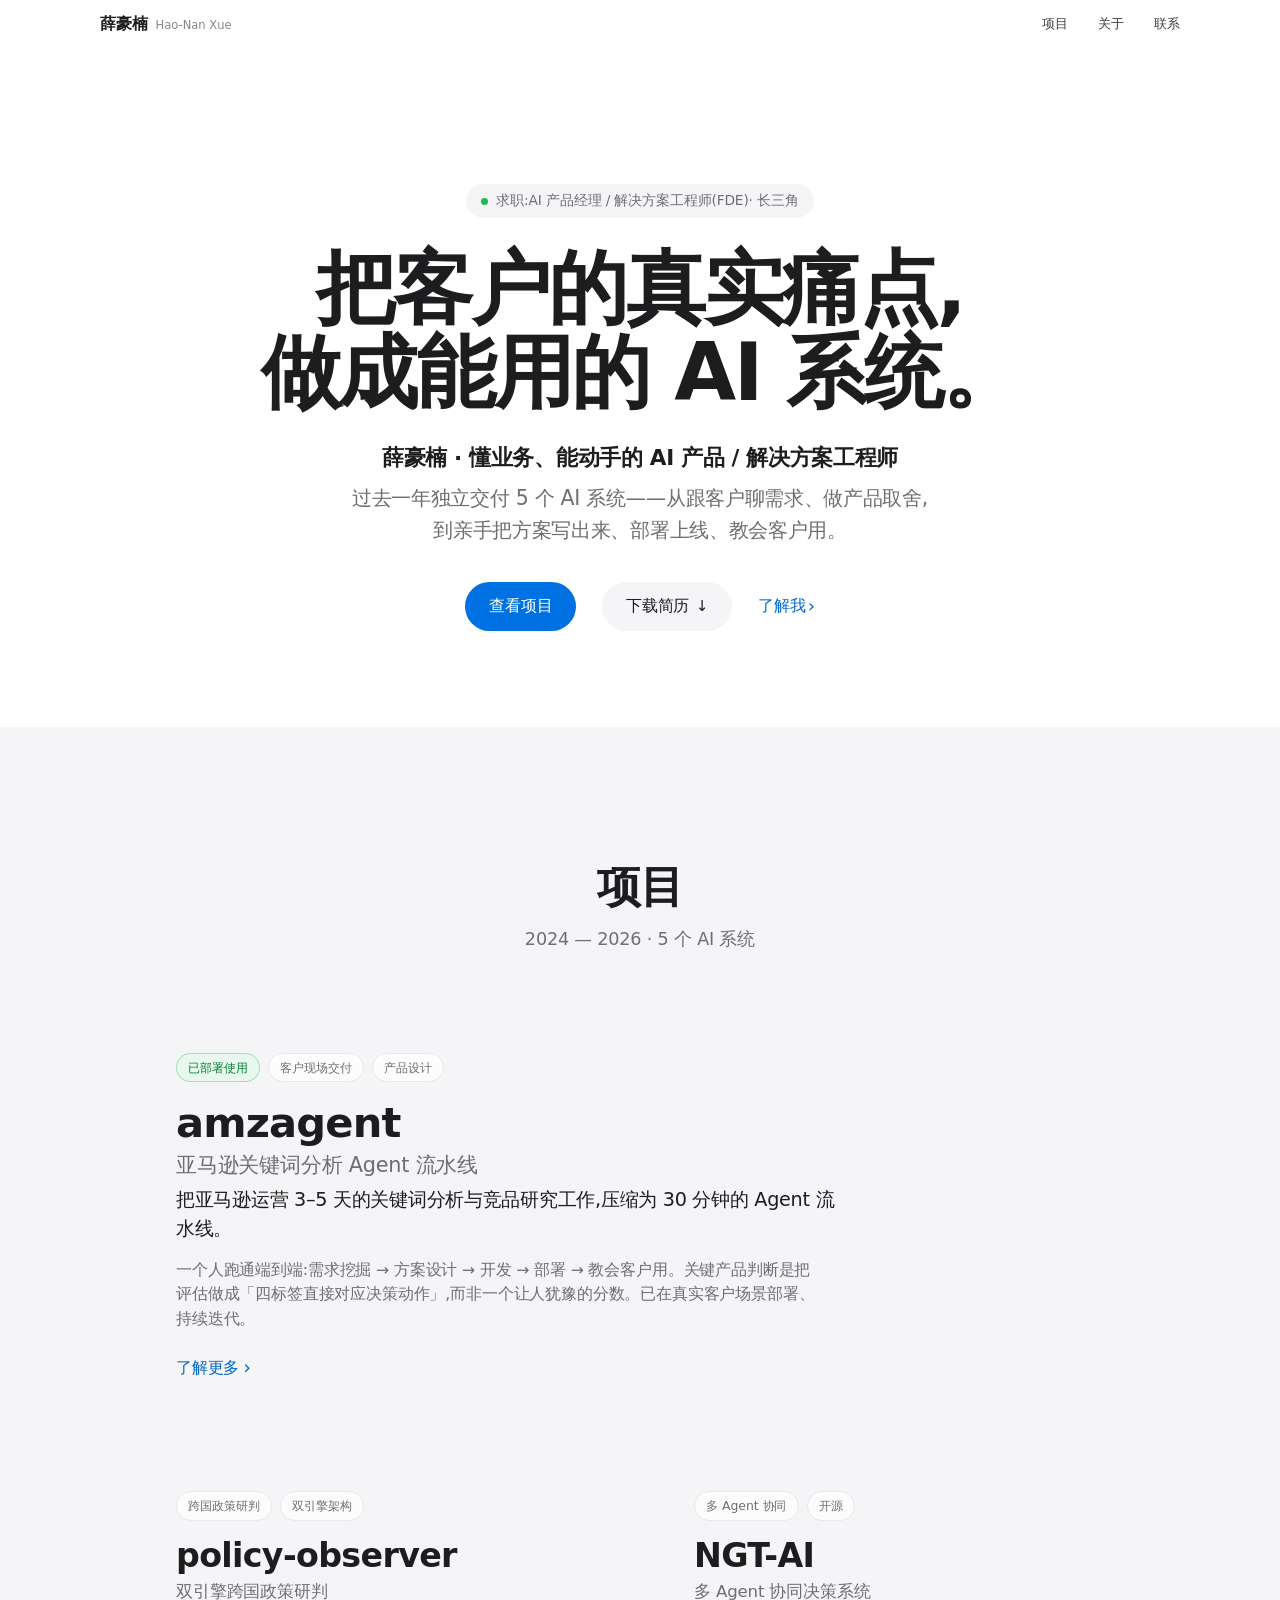
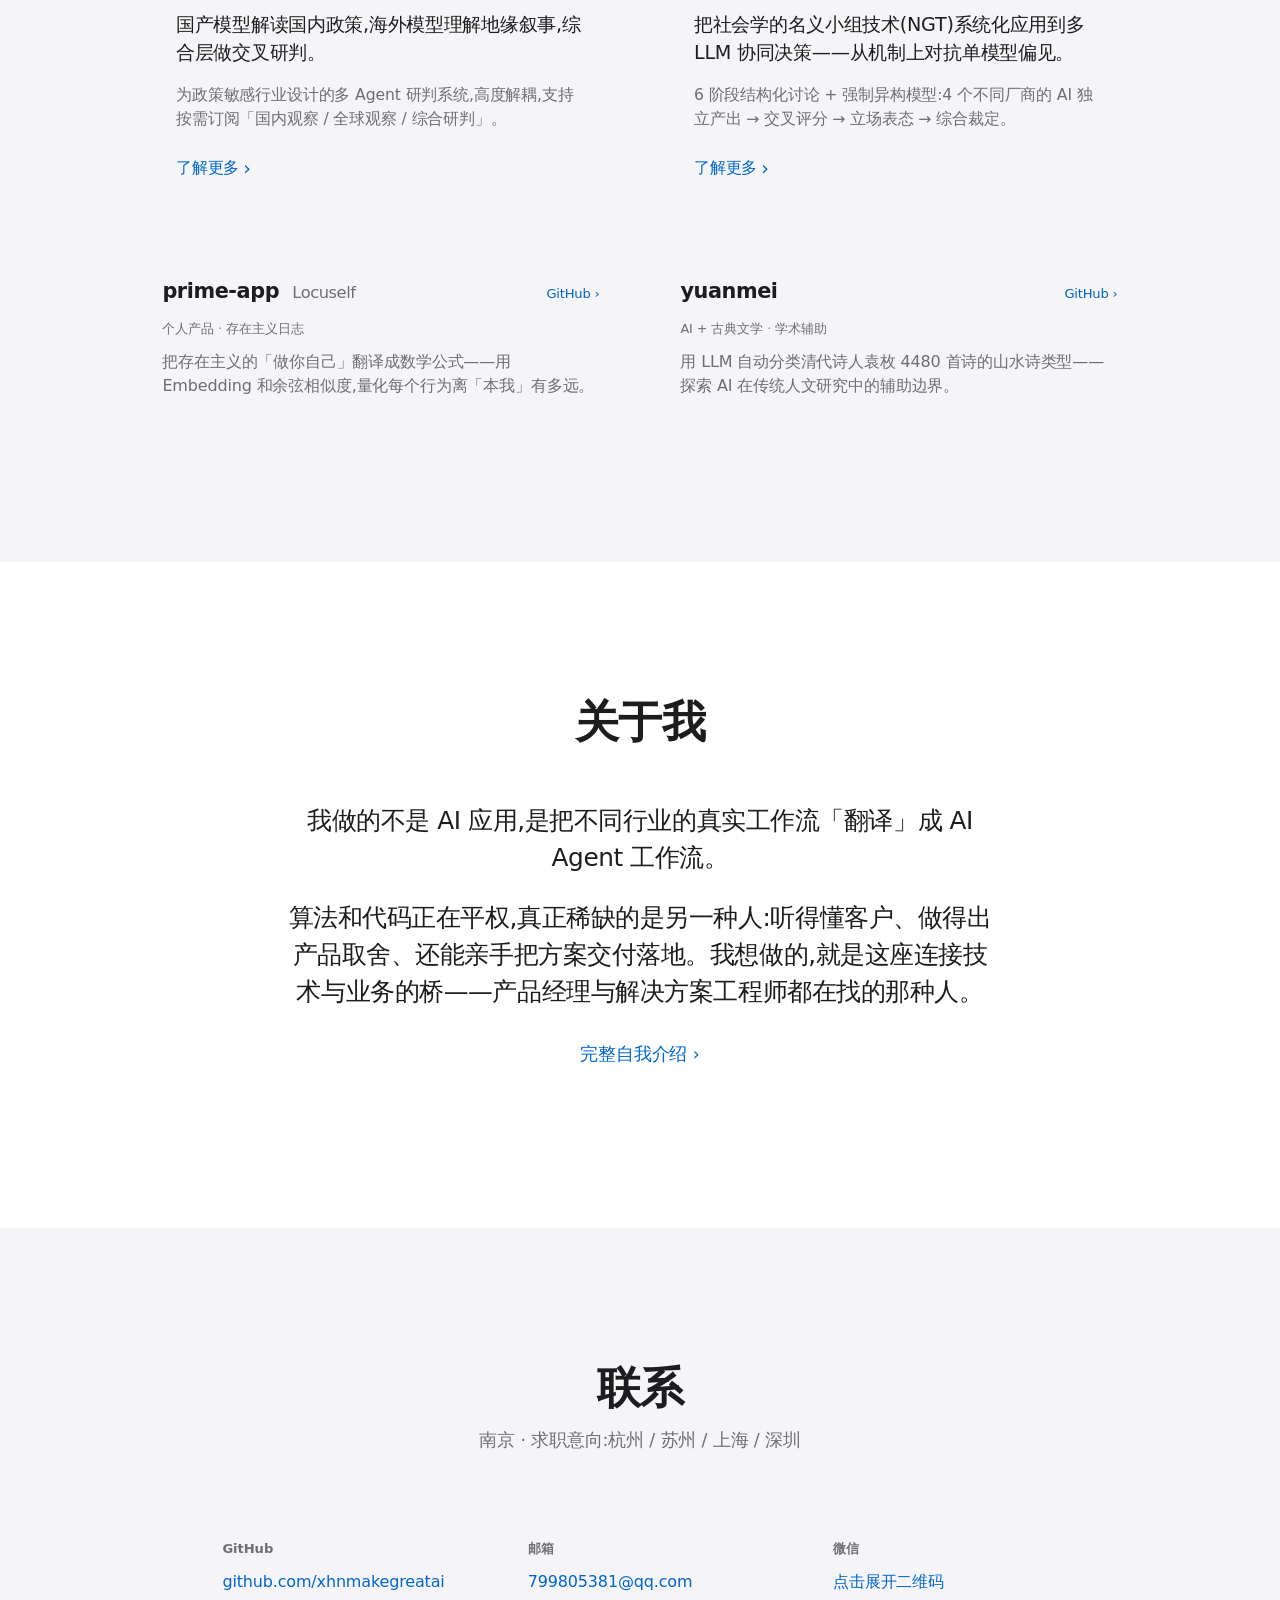
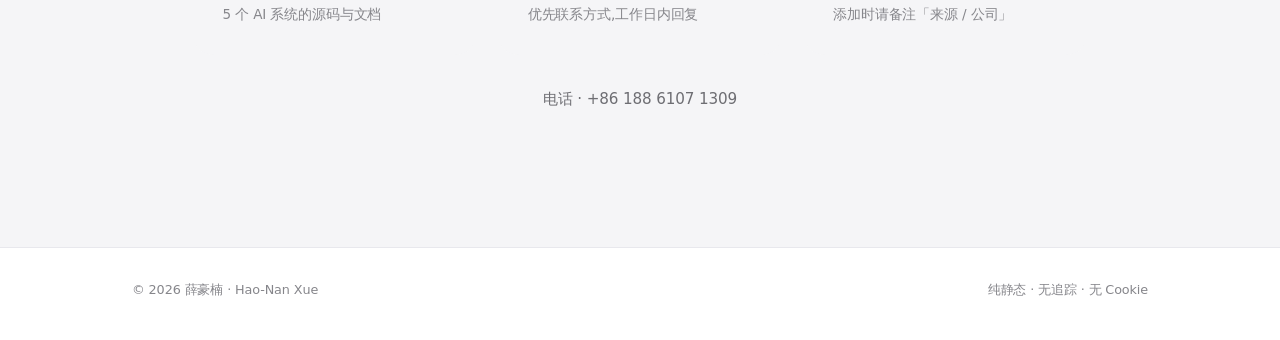
==== index.html @ da854943 "feat: 接入真实微信二维码(裁切自名片图,512px PNG) - 首页联系区占位块替换为 assets/qr-wechat.png - 新增 .qr-img 样式,文案改为扫一扫添加  Co-A" ====
<!DOCTYPE html>
<html lang="zh-CN">
<head>
<meta charset="UTF-8" />
<meta name="viewport" content="width=device-width, initial-scale=1.0" />
<title>薛豪楠 · 把客户的真实痛点,做成能用的 AI 系统</title>
<meta name="description" content="薛豪楠 — 面向 AI 产品经理 / 解决方案工程师(FDE)岗位。懂业务、能动手,独立交付过 5 个 AI 系统:从需求挖掘、产品取舍,到开发、部署、客户培训。" />
<!-- 分享卡片:部署后把 og:image / twitter:image 换成绝对地址 https://你的域名/assets/og-cover.jpg -->
<meta property="og:type" content="website" />
<meta property="og:locale" content="zh_CN" />
<meta property="og:title" content="薛豪楠 · 把客户的真实痛点,做成能用的 AI 系统" />
<meta property="og:description" content="懂业务、能动手的 AI 产品 / 解决方案工程师。独立交付过 5 个 AI 系统:从需求挖掘、产品取舍,到开发、部署、客户培训。" />
<meta property="og:image" content="https://xhnmakegreatai.github.io/assets/og-cover.jpg" />
<meta name="twitter:card" content="summary_large_image" />
<meta name="twitter:image" content="https://xhnmakegreatai.github.io/assets/og-cover.jpg" />
<link rel="icon" type="image/svg+xml" href="assets/favicon.svg" />
<link rel="stylesheet" href="assets/styles.css" />
</head>
<body>

<header class="nav" id="nav" data-screen-label="00 Home — Nav">
  <div class="shell nav__inner">
    <a class="nav__brand" href="index.html">薛豪楠<small>Hao-Nan Xue</small></a>
    <nav class="nav__links">
      <a href="#projects">项目</a>
      <a href="about.html">关于</a>
      <a href="#contact">联系</a>
    </nav>
  </div>
</header>

<main data-screen-label="00 Home">

  <!-- HERO -->
  <section class="shell hero" data-screen-label="01 Hero">
    <div class="hero__status">
      <span>求职:AI 产品经理 / 解决方案工程师(FDE)· 长三角</span>
    </div>
    <h1 class="hero__title">把客户的真实痛点,<br />做成能用的 AI 系统。</h1>
    <div class="hero__sub">
      <span class="name">薛豪楠 · 懂业务、能动手的 AI 产品 / 解决方案工程师</span>
      过去一年独立交付 5 个 AI 系统——从跟客户聊需求、做产品取舍,<br />
      到亲手把方案写出来、部署上线、教会客户用。
    </div>
    <div class="hero__actions">
      <a class="btn-pill" href="#projects">查看项目</a>
      <a class="btn-pill btn-pill--ghost" href="assets/resume.pdf" download="薛豪楠-简历.pdf">下载简历</a>
      <a class="cta" href="about.html">了解我</a>
    </div>
  </section>

  <!-- PROJECTS -->
  <section class="section section--gray" id="projects" data-screen-label="02 Projects">
    <div class="shell">
      <div class="section__head">
        <h2 class="section__title">项目</h2>
        <span class="section__meta">2024 — 2026 · 5 个 AI 系统</span>
      </div>

      <div class="cards">

        <!-- Feature card -->
        <a class="card card--feature" href="projects/amzagent.html">
          <div class="card__tags">
            <span class="deployed">已部署使用</span><span>客户现场交付</span><span>产品设计</span>
          </div>
          <div class="card__name">amzagent<em>亚马逊关键词分析 Agent 流水线</em></div>
          <p class="card__oneliner">把亚马逊运营 3–5 天的关键词分析与竞品研究工作,压缩为 30 分钟的 Agent 流水线。</p>
          <p class="card__desc">一个人跑通端到端:需求挖掘 → 方案设计 → 开发 → 部署 → 教会客户用。关键产品判断是把评估做成「四标签直接对应决策动作」,而非一个让人犹豫的分数。已在真实客户场景部署、持续迭代。</p>
          <span class="card__arrow"></span>
        </a>

        <!-- Two-up -->
        <a class="card" href="projects/policy-observer.html">
          <div class="card__tags">
            <span>跨国政策研判</span><span>双引擎架构</span>
          </div>
          <div class="card__name">policy-observer<em>双引擎跨国政策研判</em></div>
          <p class="card__oneliner">国产模型解读国内政策,海外模型理解地缘叙事,综合层做交叉研判。</p>
          <p class="card__desc">为政策敏感行业设计的多 Agent 研判系统,高度解耦,支持按需订阅「国内观察 / 全球观察 / 综合研判」。</p>
          <span class="card__arrow"></span>
        </a>

        <a class="card" href="projects/ngt-ai.html">
          <div class="card__tags">
            <span>多 Agent 协同</span><span>开源</span>
          </div>
          <div class="card__name">NGT-AI<em>多 Agent 协同决策系统</em></div>
          <p class="card__oneliner">把社会学的名义小组技术(NGT)系统化应用到多 LLM 协同决策——从机制上对抗单模型偏见。</p>
          <p class="card__desc">6 阶段结构化讨论 + 强制异构模型:4 个不同厂商的 AI 独立产出 → 交叉评分 → 立场表态 → 综合裁定。</p>
          <span class="card__arrow"></span>
        </a>

        <!-- Aux row -->
        <div class="cards-aux">
          <a class="card-sm" href="https://github.com/xhnmakegreatai/prime-app" target="_blank" rel="noopener">
            <div class="card-sm__head">
              <div class="card-sm__name">prime-app <em>Locuself</em></div>
              <span class="card-sm__ext">GitHub ›</span>
            </div>
            <div class="card-sm__tags"><span>个人产品</span><span>存在主义日志</span></div>
            <p class="card-sm__oneliner">把存在主义的「做你自己」翻译成数学公式——用 Embedding 和余弦相似度,量化每个行为离「本我」有多远。</p>
          </a>
          <a class="card-sm" href="https://github.com/xhnmakegreatai/yuanmei" target="_blank" rel="noopener">
            <div class="card-sm__head">
              <div class="card-sm__name">yuanmei</div>
              <span class="card-sm__ext">GitHub ›</span>
            </div>
            <div class="card-sm__tags"><span>AI + 古典文学</span><span>学术辅助</span></div>
            <p class="card-sm__oneliner">用 LLM 自动分类清代诗人袁枚 4480 首诗的山水诗类型——探索 AI 在传统人文研究中的辅助边界。</p>
          </a>
        </div>

      </div>
    </div>
  </section>

  <!-- ABOUT SUMMARY -->
  <section class="section" id="about" data-screen-label="03 About summary">
    <div class="shell">
      <div class="section__head">
        <h2 class="section__title">关于我</h2>
      </div>
      <div class="about-summary">
        <p>我做的不是 AI 应用,是把不同行业的真实工作流「翻译」成 AI Agent 工作流。</p>
        <p>算法和代码正在平权,真正稀缺的是另一种人:听得懂客户、做得出产品取舍、还能亲手把方案交付落地。我想做的,就是这座连接技术与业务的桥——产品经理与解决方案工程师都在找的那种人。</p>
        <p><a class="more" href="about.html">完整自我介绍 ›</a></p>
      </div>
    </div>
  </section>

  <!-- CONTACT -->
  <section class="section section--gray" id="contact" data-screen-label="04 Contact">
    <div class="shell">
      <div class="section__head">
        <h2 class="section__title">联系</h2>
        <span class="section__meta">南京 · 求职意向:杭州 / 苏州 / 上海 / 深圳</span>
      </div>

      <div class="contact">
        <div class="contact__item">
          <div class="contact__label">GitHub</div>
          <div class="contact__value"><a href="https://github.com/xhnmakegreatai" target="_blank" rel="noopener">github.com/xhnmakegreatai</a></div>
          <div class="contact__hint">5 个 AI 系统的源码与文档</div>
        </div>
        <div class="contact__item">
          <div class="contact__label">邮箱</div>
          <div class="contact__value"><a href="mailto:799805381@qq.com">799805381@qq.com</a></div>
          <div class="contact__hint">优先联系方式,工作日内回复</div>
        </div>
        <div class="contact__item">
          <button class="wechat-toggle" type="button" aria-expanded="false" id="wechatBtn">
            <div class="contact__label">微信</div>
            <div class="contact__value" style="color: var(--accent-deep);">点击展开二维码</div>
            <div class="contact__hint">添加时请备注「来源 / 公司」</div>
          </button>
          <div class="wechat-popover" id="wechatPop">
            <img class="qr-img" src="assets/qr-wechat.png" alt="薛豪楠的微信二维码" width="180" height="180" />
            <div class="qr-caption">扫一扫,添加我为朋友 · 备注「来源 / 公司」</div>
          </div>
        </div>
      </div>

      <p style="margin-top: 2rem; text-align: center; font-size: 0.95rem; color: var(--ink-mute); letter-spacing: -0.01em;">
        电话 · <span class="tabular">+86 188 6107 1309</span>
      </p>
    </div>
  </section>

</main>

<footer class="foot">
  <div class="shell foot__inner">
    <span>© 2026 薛豪楠 · Hao-Nan Xue</span>
    <span>纯静态 · 无追踪 · 无 Cookie</span>
  </div>
</footer>

<script>
  const nav = document.getElementById('nav');
  const onScroll = () => nav.classList.toggle('is-scrolled', window.scrollY > 8);
  document.addEventListener('scroll', onScroll, { passive: true });
  onScroll();

  const wxBtn = document.getElementById('wechatBtn');
  const wxPop = document.getElementById('wechatPop');
  wxBtn.addEventListener('click', () => {
    const open = wxPop.classList.toggle('is-open');
    wxBtn.setAttribute('aria-expanded', String(open));
  });
</script>

</body>
</html>
---- assets/styles.css ----
/* ==========================================================================
   薛豪楠 · 个人作品集 — Apple-style system
   原则:系统字体 · 大字重标题 · 居中留白 · 单一蓝色强调 · Bento 卡片
   ========================================================================== */

/* Tokens — variable NAMES kept stable so inline styles across pages resolve
   -------------------------------------------------------------------------- */
:root {
  --bg:           #ffffff;
  --bg-card:      #f5f5f7;     /* Apple light gray tile */
  --bg-alt:       #fbfbfd;
  --ink:          #1d1d1f;     /* Apple near-black */
  --ink-soft:     #1d1d1f;
  --ink-mute:     #6e6e73;     /* Apple secondary gray */
  --ink-fade:     #86868b;     /* Apple tertiary gray */
  --rule:         #d2d2d7;     /* Apple hairline */
  --rule-soft:    #e8e8ed;
  --accent:       #0071e3;     /* Apple button blue */
  --accent-deep:  #0066cc;     /* Apple link blue */
  --accent-soft:  #e8f1fd;

  /* Apple uses one system family for everything; "serif" maps to it too */
  --serif:        -apple-system, BlinkMacSystemFont, "SF Pro Display", "SF Pro Text", "Helvetica Neue", "PingFang SC", "Microsoft YaHei", system-ui, sans-serif;
  --serif-en:     -apple-system, BlinkMacSystemFont, "SF Pro Display", "Helvetica Neue", system-ui, sans-serif;
  --sans:         -apple-system, BlinkMacSystemFont, "SF Pro Text", "Helvetica Neue", "PingFang SC", "Microsoft YaHei", system-ui, sans-serif;
  --sans-cn:      -apple-system, BlinkMacSystemFont, "PingFang SC", "Helvetica Neue", "Microsoft YaHei", system-ui, sans-serif;
  --mono:         ui-monospace, "SF Mono", "Menlo", "Consolas", monospace;

  --measure:      40rem;
  --measure-wide: 56rem;
  --measure-narrow: 28rem;

  --pad-x:        clamp(1.375rem, 5vw, 2rem);
  --section-y:    clamp(5rem, 11vw, 8.5rem);

  --radius:       22px;
  --radius-lg:    28px;
}

/* Reset
   -------------------------------------------------------------------------- */
*, *::before, *::after { box-sizing: border-box; }
html, body { margin: 0; padding: 0; }
html { scroll-behavior: smooth; -webkit-text-size-adjust: 100%; }
body {
  background: var(--bg);
  color: var(--ink);
  font-family: var(--sans);
  font-size: 17px;
  line-height: 1.55;
  letter-spacing: -0.012em;
  font-feature-settings: "kern" 1, "liga" 1;
  -webkit-font-smoothing: antialiased;
  -moz-osx-font-smoothing: grayscale;
  text-rendering: optimizeLegibility;
}
img, svg { display: block; max-width: 100%; }
a { color: inherit; text-decoration: none; }
button { font: inherit; cursor: pointer; }
::selection { background: var(--accent-soft); color: var(--accent-deep); }

/* Layout primitives
   -------------------------------------------------------------------------- */
.shell {
  width: 100%;
  max-width: 67.5rem;        /* ~1080px, Apple content width */
  margin: 0 auto;
  padding: 0 var(--pad-x);
}
.measure   { max-width: var(--measure); }
.measure-w { max-width: var(--measure-wide); }
.measure-n { max-width: var(--measure-narrow); }
.rule { border: 0; border-top: 1px solid var(--rule); margin: 0; }

/* Typography
   -------------------------------------------------------------------------- */
.serif    { font-family: var(--serif); }
.sans     { font-family: var(--sans); }
.mono     { font-family: var(--mono); }

h1, h2, h3, h4 {
  font-family: var(--serif);
  font-weight: 600;
  letter-spacing: -0.02em;
  color: var(--ink);
  margin: 0;
  line-height: 1.08;
  text-wrap: balance;
}
h1 { font-size: clamp(2.6rem, 6.5vw, 4.5rem); letter-spacing: -0.025em; }
h2 { font-size: clamp(1.9rem, 4vw, 2.75rem); letter-spacing: -0.02em; }
h3 { font-size: clamp(1.25rem, 2vw, 1.5rem); }
h4 { font-size: 1.05rem; font-weight: 600; letter-spacing: -0.01em; }

p  { margin: 0 0 1.1em 0; line-height: 1.6; color: var(--ink-mute); text-wrap: pretty; }
p:last-child { margin-bottom: 0; }

.lede {
  font-size: clamp(1.25rem, 2.2vw, 1.6rem);
  line-height: 1.42;
  color: var(--ink);
  font-weight: 500;
  letter-spacing: -0.018em;
}
.eyebrow {
  font-size: 0.8rem;
  letter-spacing: 0;
  color: var(--accent-deep);
  font-weight: 600;
}
.tabular { font-variant-numeric: tabular-nums; }

/* Apple-style inline "learn more" link */
.cta {
  display: inline-flex;
  align-items: center;
  gap: 0.15rem;
  color: var(--accent-deep);
  font-size: 1.0rem;
  font-weight: 400;
  letter-spacing: -0.01em;
}
.cta::after { content: "›"; font-size: 1.15em; line-height: 1; transition: transform 200ms ease; }
.cta:hover { text-decoration: underline; text-underline-offset: 3px; }

/* Navbar — translucent thin bar, tiny links, centered
   -------------------------------------------------------------------------- */
.nav {
  position: sticky;
  top: 0;
  z-index: 50;
  height: 48px;
  background: color-mix(in srgb, var(--bg) 72%, transparent);
  backdrop-filter: saturate(180%) blur(20px);
  -webkit-backdrop-filter: saturate(180%) blur(20px);
  border-bottom: 1px solid transparent;
  transition: border-color 200ms ease;
}
.nav.is-scrolled { border-bottom-color: color-mix(in srgb, var(--rule) 65%, transparent); }
.nav__inner {
  display: flex;
  align-items: center;
  justify-content: space-between;
  gap: 2rem;
  height: 48px;
  padding: 0;
}
.nav__brand {
  font-family: var(--serif);
  font-size: 1.0rem;
  font-weight: 600;
  letter-spacing: -0.01em;
  color: var(--ink);
  display: inline-flex;
  align-items: baseline;
  gap: 0.5rem;
}
.nav__brand small {
  font-size: 0.72rem;
  color: var(--ink-fade);
  letter-spacing: 0;
  font-weight: 400;
}
.nav__links {
  display: flex;
  gap: 1.9rem;
  font-size: 0.8rem;
  font-weight: 400;
  color: var(--ink);
  letter-spacing: -0.01em;
}
.nav__links a { position: relative; opacity: 0.86; transition: opacity 150ms ease; }
.nav__links a:hover { opacity: 1; }
.nav__links a.is-active { opacity: 1; color: var(--ink); }
.nav__links a.is-active::after {
  content: "";
  position: absolute;
  left: 0; right: 0; bottom: -16px;
  height: 2px;
  background: var(--ink);
  border-radius: 2px;
}
@media (max-width: 560px) {
  .nav__links { gap: 1.2rem; font-size: 0.8rem; }
  .nav__brand small { display: none; }
  .nav__links a.is-active::after { bottom: -15px; }
}

/* Hero — centered, big bold headline
   -------------------------------------------------------------------------- */
.hero {
  padding-top: clamp(4.5rem, 11vw, 8.5rem);
  padding-bottom: clamp(3.5rem, 8vw, 6rem);
  text-align: center;
}
.hero__status {
  display: inline-flex;
  align-items: center;
  gap: 0.5rem;
  font-size: 0.86rem;
  color: var(--ink-mute);
  font-weight: 400;
  letter-spacing: -0.01em;
  margin-bottom: 1.8rem;
  padding: 0.4rem 0.95rem;
  background: var(--bg-card);
  border-radius: 980px;
}
.hero__status::before {
  content: "";
  width: 7px; height: 7px;
  background: #1db954;
  border-radius: 50%;
}
.hero__title {
  font-family: var(--serif);
  font-size: clamp(2.6rem, 7vw, 5rem);
  line-height: 1.05;
  letter-spacing: -0.03em;
  font-weight: 600;
  max-width: 16ch;
  margin: 0 auto 1.6rem;
}
.hero__sub {
  font-family: var(--sans-cn);
  max-width: 40rem;
  margin: 0 auto;
  color: var(--ink-mute);
  font-size: clamp(1.1rem, 1.6vw, 1.3rem);
  line-height: 1.55;
  letter-spacing: -0.015em;
  font-weight: 400;
}
.hero__sub .name {
  display: block;
  color: var(--ink);
  font-weight: 600;
  margin-bottom: 0.6rem;
  font-size: 1.05em;
}
.hero__actions {
  display: flex;
  gap: 1.6rem;
  justify-content: center;
  margin-top: 2.2rem;
  flex-wrap: wrap;
}
.btn-pill {
  display: inline-flex;
  align-items: center;
  gap: 0.3rem;
  background: var(--accent);
  color: #fff;
  font-size: 1.0rem;
  font-weight: 400;
  letter-spacing: -0.01em;
  padding: 0.75rem 1.5rem;
  border-radius: 980px;
  transition: background 180ms ease;
}
.btn-pill:hover { background: var(--accent-deep); }
/* secondary pill — light gray, for résumé download */
.btn-pill--ghost {
  background: var(--bg-card);
  color: var(--ink);
}
.btn-pill--ghost::after { content: "\2193"; font-size: 0.95em; margin-left: 0.1rem; }
.btn-pill--ghost:hover { background: var(--rule-soft); }

/* Skills table (about page · 技术栈)
   -------------------------------------------------------------------------- */
.skills { margin: 1.1rem 0 0; }
.skills > div {
  display: grid;
  grid-template-columns: 6rem 1fr;
  gap: 1.4rem;
  padding: 0.95rem 0;
  border-top: 1px solid var(--rule-soft);
  align-items: baseline;
}
.skills > div:last-child { border-bottom: 1px solid var(--rule-soft); }
.skills dt {
  font-family: var(--sans);
  font-size: 0.9rem;
  color: var(--ink-fade);
  font-weight: 600;
  letter-spacing: -0.005em;
}
.skills dd {
  margin: 0;
  font-family: var(--sans-cn);
  font-size: 1.05rem;
  color: var(--ink);
  letter-spacing: -0.012em;
  line-height: 1.6;
}
@media (max-width: 480px) {
  .skills > div { grid-template-columns: 1fr; gap: 0.3rem; padding: 0.85rem 0; }
}

/* Section header — centered, bold
   -------------------------------------------------------------------------- */
.section {
  padding-top: var(--section-y);
  padding-bottom: var(--section-y);
}
.section--gray { background: var(--bg-card); }
.section__head {
  text-align: center;
  margin-bottom: clamp(2.5rem, 5vw, 3.5rem);
}
.section__title {
  font-family: var(--serif);
  font-size: clamp(1.9rem, 4vw, 2.75rem);
  font-weight: 600;
  letter-spacing: -0.02em;
  line-height: 1.1;
}
.section__title .num { display: none; }
.section__meta {
  display: block;
  margin-top: 0.9rem;
  font-size: 1.1rem;
  letter-spacing: -0.01em;
  color: var(--ink-mute);
  font-weight: 400;
}
a.section__meta:hover { color: var(--accent-deep); }

/* Bento project cards
   -------------------------------------------------------------------------- */
.cards {
  display: grid;
  grid-template-columns: repeat(2, minmax(0, 1fr));
  gap: 1.25rem;
}
.card {
  display: block;
  position: relative;
  background: var(--bg-card);
  border: 0;
  border-radius: var(--radius-lg);
  padding: clamp(2rem, 3.5vw, 2.75rem);
  overflow: hidden;
  transition: transform 300ms cubic-bezier(0.2,0.7,0.3,1), box-shadow 300ms ease;
}
.card--feature { grid-column: 1 / -1; }
.card:hover {
  box-shadow: 0 22px 50px -28px rgba(0,0,0,0.22);
}
.card__row { display: block; }
.card__name {
  font-family: var(--serif);
  font-size: clamp(1.55rem, 2.6vw, 2.1rem);
  font-weight: 600;
  letter-spacing: -0.02em;
  color: var(--ink);
  margin-bottom: 0.6rem;
  line-height: 1.1;
}
.card--feature .card__name { font-size: clamp(1.9rem, 3.4vw, 2.6rem); }
.card__name .index { display: none; }
.card__name em {
  font-style: normal;
  display: block;
  color: var(--ink-mute);
  font-weight: 500;
  font-size: 0.5em;
  margin: 0.5rem 0 0;
  letter-spacing: -0.01em;
}
.card__tags {
  display: flex;
  flex-wrap: wrap;
  gap: 0.5rem;
  margin-bottom: 1.1rem;
  font-size: 0.78rem;
  letter-spacing: -0.005em;
  color: var(--ink-mute);
  font-weight: 500;
}
.card__tags span {
  display: inline-flex;
  align-items: center;
  background: color-mix(in srgb, var(--bg) 70%, transparent);
  border: 1px solid var(--rule-soft);
  padding: 0.25rem 0.7rem;
  border-radius: 980px;
}
.card__tags .deployed {
  color: #0a7d33;
  border-color: color-mix(in srgb, #1db954 35%, transparent);
  background: color-mix(in srgb, #1db954 10%, var(--bg));
}
.card__oneliner {
  font-family: var(--sans-cn);
  font-size: clamp(1.05rem, 1.5vw, 1.2rem);
  line-height: 1.5;
  color: var(--ink);
  font-weight: 500;
  letter-spacing: -0.015em;
  margin-bottom: 0.9rem;
  max-width: 40rem;
}
.card--feature .card__oneliner { max-width: 44rem; }
.card__desc {
  color: var(--ink-mute);
  font-size: 0.98rem;
  line-height: 1.55;
  letter-spacing: -0.01em;
  max-width: 40rem;
  margin-bottom: 1.4rem;
}
.card__arrow {
  display: inline-flex;
  align-items: center;
  gap: 0.15rem;
  color: var(--accent-deep);
  font-family: var(--sans);
  font-size: 1.0rem;
  font-weight: 400;
}
.card__arrow::before { content: "了解更多"; }
.card__arrow { font-size: 0; }
.card__arrow::before { font-size: 1rem; }
.card__arrow::after { content: "›"; font-size: 1.2rem; margin-left: 0.1rem; transition: transform 200ms ease; }
.card:hover .card__arrow::after { transform: translateX(3px); }

/* Aux small cards */
.cards-aux {
  grid-column: 1 / -1;
  display: grid;
  grid-template-columns: repeat(2, minmax(0, 1fr));
  gap: 1.25rem;
}
.card-sm {
  display: block;
  background: var(--bg-card);
  border: 0;
  border-radius: var(--radius);
  padding: 1.75rem 1.9rem;
  transition: transform 300ms cubic-bezier(0.2,0.7,0.3,1), box-shadow 300ms ease;
}
.card-sm:hover { box-shadow: 0 18px 40px -28px rgba(0,0,0,0.2); }
.card-sm__head {
  display: flex;
  align-items: baseline;
  justify-content: space-between;
  gap: 1rem;
  margin-bottom: 0.7rem;
}
.card-sm__name {
  font-family: var(--serif);
  font-size: 1.3rem;
  font-weight: 600;
  letter-spacing: -0.02em;
  color: var(--ink);
}
.card-sm__name em { font-style: normal; color: var(--ink-mute); font-weight: 500; font-size: 0.78em; margin-left: 0.4rem; }
.card-sm__ext {
  font-size: 0.82rem;
  color: var(--accent-deep);
  font-weight: 400;
  white-space: nowrap;
}
.card-sm__tags {
  font-size: 0.8rem;
  letter-spacing: -0.005em;
  color: var(--ink-mute);
  margin-bottom: 0.7rem;
  font-weight: 500;
}
.card-sm__tags span + span::before { content: " · "; color: var(--ink-fade); }
.card-sm__oneliner {
  font-family: var(--sans-cn);
  font-size: 1.0rem;
  line-height: 1.5;
  letter-spacing: -0.01em;
  color: var(--ink-mute);
  text-wrap: pretty;
}

@media (max-width: 720px) {
  .cards { grid-template-columns: 1fr; }
  .cards-aux { grid-template-columns: 1fr; }
}

/* About summary — centered Apple statement
   -------------------------------------------------------------------------- */
.about-summary {
  max-width: 44rem;
  margin: 0 auto;
  text-align: center;
}
.about-summary p {
  font-family: var(--sans-cn);
  font-size: clamp(1.2rem, 2vw, 1.55rem);
  line-height: 1.5;
  color: var(--ink);
  letter-spacing: -0.018em;
  font-weight: 500;
  margin-bottom: 1.4rem;
}
.about-summary .more {
  color: var(--accent-deep);
  font-family: var(--sans);
  font-size: 1.1rem;
  font-weight: 400;
  letter-spacing: -0.01em;
}
.about-summary .more:hover { text-decoration: underline; text-underline-offset: 3px; }

/* Contact — Apple tiles
   -------------------------------------------------------------------------- */
.contact {
  display: grid;
  grid-template-columns: repeat(3, minmax(0, 1fr));
  gap: 1.25rem;
  max-width: 56rem;
  margin: 0 auto;
}
.contact__item {
  border: 0;
  border-radius: var(--radius);
  padding: 1.75rem 1.9rem;
  background: var(--bg-card);
  transition: box-shadow 250ms ease;
}
.contact__item:hover { box-shadow: 0 16px 36px -26px rgba(0,0,0,0.2); }
.contact__label {
  font-size: 0.82rem;
  letter-spacing: -0.005em;
  color: var(--ink-mute);
  font-weight: 600;
  margin-bottom: 0.7rem;
}
.contact__value {
  font-family: var(--sans);
  font-size: 1.0rem;
  letter-spacing: -0.01em;
  color: var(--ink);
  word-break: break-all;
  font-weight: 400;
}
.contact__value a { color: var(--accent-deep); }
.contact__value a:hover { text-decoration: underline; text-underline-offset: 3px; }
.contact__hint {
  margin-top: 0.6rem;
  font-size: 0.85rem;
  letter-spacing: -0.01em;
  color: var(--ink-fade);
  font-family: var(--sans-cn);
}
@media (max-width: 720px) { .contact { grid-template-columns: 1fr; } }

/* QR popover */
.wechat-toggle { background: none; border: none; padding: 0; color: inherit; font: inherit; text-align: left; width: 100%; }
.wechat-popover {
  margin-top: 0.9rem; display: none; padding: 0.9rem;
  background: var(--bg); border: 1px solid var(--rule); border-radius: 14px; text-align: center;
}
.wechat-popover.is-open { display: block; }
.wechat-popover .qr-placeholder {
  width: 140px; height: 140px; margin: 0 auto;
  background: repeating-linear-gradient(45deg, var(--rule-soft) 0 6px, transparent 6px 12px), var(--bg);
  border: 1px solid var(--rule); border-radius: 12px;
  display: grid; place-items: center;
  font-family: var(--mono); font-size: 0.7rem; color: var(--ink-fade); letter-spacing: 0.05em;
}
.wechat-popover .qr-img {
  width: 180px; height: 180px; margin: 0 auto;
  border: 1px solid var(--rule); border-radius: 12px; display: block;
}
.wechat-popover .qr-caption { font-size: 0.78rem; color: var(--ink-mute); margin-top: 0.6rem; }

/* Project detail pages
   -------------------------------------------------------------------------- */
.detail {
  padding-top: clamp(3rem, 6vw, 4.5rem);
  padding-bottom: clamp(4rem, 9vw, 7.5rem);
  max-width: 47rem;
}
.detail__back {
  display: inline-flex; align-items: center; gap: 0.3rem;
  font-size: 0.92rem; color: var(--accent-deep); margin-bottom: 2.8rem;
  letter-spacing: -0.01em; font-weight: 400;
}
.detail__back:hover { text-decoration: underline; text-underline-offset: 3px; }
.detail__back::before { content: "‹"; font-size: 1.15rem; line-height: 1; }
.detail__crumb {
  font-size: 0.8rem; letter-spacing: 0; color: var(--ink-fade);
  font-weight: 600; margin-bottom: 1.1rem; text-transform: none;
}
.detail__crumb .accent { color: var(--accent-deep); }
.detail__title {
  font-family: var(--serif);
  font-size: clamp(2.2rem, 5vw, 3.4rem);
  font-weight: 600; letter-spacing: -0.025em;
  margin-bottom: 0.5rem; line-height: 1.08;
}
.detail__title em {
  font-style: normal; color: var(--ink-mute); font-weight: 500;
  font-size: 0.46em; margin-left: 0; display: block; margin-top: 0.5rem;
  letter-spacing: -0.015em; font-family: var(--serif);
}
.detail__subtitle {
  font-family: var(--sans-cn); font-size: 1.05rem; color: var(--ink-mute);
  margin-bottom: 2.6rem; letter-spacing: -0.01em;
}
.detail__lede {
  font-family: var(--serif);
  font-size: clamp(1.4rem, 2.6vw, 2rem);
  line-height: 1.32; color: var(--ink);
  font-weight: 600; letter-spacing: -0.022em;
  margin: 2.5rem 0 3.5rem; padding: 0; border: 0;
  text-wrap: pretty;
}

.chapter { margin-top: clamp(3.5rem, 6vw, 5rem); }
.chapter__num {
  font-size: 0.82rem; letter-spacing: 0; color: var(--accent-deep);
  font-weight: 600; margin-bottom: 0.8rem; text-transform: none;
}
.chapter__title {
  font-family: var(--serif);
  font-size: clamp(1.6rem, 3vw, 2.1rem);
  font-weight: 600; margin-bottom: 1.4rem; letter-spacing: -0.022em; line-height: 1.12;
}
.chapter p {
  font-family: var(--sans-cn);
  font-size: 1.12rem; line-height: 1.62; color: var(--ink-mute); letter-spacing: -0.012em;
}

.subhead {
  font-family: var(--sans-cn); font-size: 1.02rem; font-weight: 600;
  color: var(--ink); margin: 2.2rem 0 0.9rem; letter-spacing: -0.01em;
}

/* Trade-off Q/A */
.tradeoff { border-top: 1px solid var(--rule-soft); padding-top: 1.8rem; margin-top: 2rem; }
.tradeoff:first-of-type { border-top: 0; padding-top: 0; margin-top: 0; }
.tradeoff__q {
  font-family: var(--serif); font-size: 1.3rem; font-weight: 600;
  color: var(--ink); margin-bottom: 0.8rem; line-height: 1.3; letter-spacing: -0.02em;
}
.tradeoff__q::before {
  content: "Q"; font-family: var(--sans); font-size: 0.95rem; color: #fff;
  background: var(--accent); width: 1.5rem; height: 1.5rem; border-radius: 50%;
  display: inline-flex; align-items: center; justify-content: center;
  margin-right: 0.7rem; vertical-align: 0.05em; font-weight: 600;
}

/* Steps list */
.steps { list-style: none; padding: 0; margin: 0; counter-reset: step; }
.steps li {
  counter-increment: step;
  display: grid; grid-template-columns: 2.4rem 1fr; gap: 0.8rem;
  padding: 1.1rem 0; border-top: 1px solid var(--rule-soft);
  font-family: var(--sans-cn); line-height: 1.55; letter-spacing: -0.012em;
}
.steps li:first-child { border-top: 0; padding-top: 0.4rem; }
.steps li:last-child { padding-bottom: 0; }
.steps li::before {
  content: counter(step); font-family: var(--sans); font-size: 0.85rem; color: var(--accent-deep);
  font-weight: 600; align-self: start; padding-top: 0.15rem;
  width: 1.7rem; height: 1.7rem; border-radius: 50%;
  background: var(--accent-soft); display: inline-flex; align-items: center; justify-content: center;
}
.steps li b { grid-column: 2; display: block; color: var(--ink); font-weight: 600; margin-bottom: 0.25rem; letter-spacing: -0.015em; }
.steps li span { grid-column: 2; color: var(--ink-mute); font-size: 1.0rem; }

/* Architecture nodes */
.nodes { list-style: none; padding: 0; margin: 0; display: grid; gap: 0.9rem; }
.nodes li {
  display: grid; grid-template-columns: 6rem 1fr; gap: 1rem;
  padding: 1.2rem 1.4rem; background: var(--bg-card); border: 0; border-radius: 16px;
  font-family: var(--sans-cn); font-size: 1.02rem; line-height: 1.55; letter-spacing: -0.012em;
}
.nodes li b {
  font-family: var(--sans); font-size: 0.85rem; color: var(--accent-deep);
  font-weight: 600; align-self: start; padding-top: 0.1rem;
}
.nodes li span { color: var(--ink-mute); }
@media (max-width: 560px) { .nodes li { grid-template-columns: 1fr; gap: 0.25rem; } }

/* Detail status / link */
.detail__status {
  margin-top: 3rem; padding-top: 1.8rem; border-top: 1px solid var(--rule-soft);
  font-family: var(--sans-cn); font-size: 1.05rem; color: var(--ink-mute); line-height: 1.6; letter-spacing: -0.012em;
}
.detail__link {
  display: inline-flex; align-items: center; gap: 0.3rem; margin-top: 1rem;
  font-family: var(--sans); font-size: 1.0rem; color: var(--accent-deep);
  font-weight: 400; letter-spacing: -0.01em;
}
.detail__link:hover { text-decoration: underline; text-underline-offset: 3px; }
.detail__link.is-private {
  color: var(--ink-mute); cursor: default; pointer-events: none; text-decoration: none;
}
.detail__link.is-private::after {
  content: "Private"; font-size: 0.74rem; margin-left: 0.5rem; padding: 0.15rem 0.55rem;
  background: var(--bg-card); border-radius: 980px; letter-spacing: 0; color: var(--ink-mute); font-weight: 500;
}

/* Demo block (placeholder for screenshots / video) */
.demo {
  margin-top: 1.6rem;
  background: var(--bg-card);
  border-radius: var(--radius);
  aspect-ratio: 16 / 10;
  display: grid;
  place-items: center;
  text-align: center;
  padding: 2rem;
  overflow: hidden;
}
.demo--grid {
  aspect-ratio: auto;
  display: grid;
  grid-template-columns: repeat(2, 1fr);
  gap: 0.9rem;
  background: transparent;
  padding: 0;
}
.demo__cell {
  background: var(--bg-card);
  border-radius: 16px;
  aspect-ratio: 4 / 3;
  display: grid;
  place-items: center;
  text-align: center;
  padding: 1.2rem;
}
.demo__placeholder {
  font-family: var(--sans-cn);
  color: var(--ink-fade);
  font-size: 0.92rem;
  letter-spacing: -0.01em;
  line-height: 1.5;
}
.demo__placeholder b {
  display: block;
  font-family: var(--mono);
  font-size: 0.78rem;
  color: var(--ink-mute);
  margin-bottom: 0.4rem;
  letter-spacing: 0;
  font-weight: 500;
}
.demo__caption {
  margin-top: 0.9rem;
  font-family: var(--sans-cn);
  font-size: 0.9rem;
  color: var(--ink-fade);
  letter-spacing: -0.01em;
}
@media (max-width: 560px) { .demo--grid { grid-template-columns: 1fr; } }

/* Architecture diagram (policy-observer)
   -------------------------------------------------------------------------- */
.arch {
  margin-top: 1.6rem;
  background: var(--bg-card);
  border-radius: var(--radius);
  padding: clamp(2rem, 4vw, 3rem) clamp(1.5rem, 4vw, 3rem);
  display: flex;
  flex-direction: column;
  align-items: center;
}
.arch__row { display: flex; gap: 1.25rem; width: 100%; justify-content: center; }
.arch__row--two { max-width: 38rem; }
.arch__box {
  flex: 1 1 0;
  min-width: 0;
  max-width: 22rem;
  background: var(--bg);
  border: 1px solid var(--rule-soft);
  border-radius: 16px;
  padding: 1.1rem 1.3rem;
  text-align: left;
  box-shadow: 0 1px 2px rgba(0,0,0,0.04);
}
.arch__box b {
  display: block;
  font-family: var(--serif);
  font-size: 1.1rem;
  font-weight: 600;
  letter-spacing: -0.018em;
  color: var(--ink);
  margin: 0.45rem 0 0.25rem;
}
.arch__box small {
  font-family: var(--sans-cn);
  font-size: 0.85rem;
  color: var(--ink-mute);
  letter-spacing: -0.01em;
  line-height: 1.4;
  display: block;
}
.arch__tag {
  font-family: var(--mono);
  font-size: 0.68rem;
  letter-spacing: 0.04em;
  color: var(--ink-fade);
  font-weight: 500;
}
.arch__box--accent {
  border-color: color-mix(in srgb, var(--accent) 40%, transparent);
  background: var(--accent-soft);
}
.arch__box--accent .arch__tag { color: var(--accent-deep); }
.arch__box--plugin {
  border-style: dashed;
  border-color: var(--rule);
  background: transparent;
  box-shadow: none;
}
/* connectors */
.arch__merge {
  width: 60%;
  max-width: 22rem;
  height: 28px;
  margin: 0 auto;
  border-left: 1px solid var(--rule);
  border-right: 1px solid var(--rule);
  border-bottom: 1px solid var(--rule);
  border-bottom-left-radius: 10px;
  border-bottom-right-radius: 10px;
  position: relative;
}
.arch__merge::after {
  content: "";
  position: absolute;
  left: 50%; bottom: -14px;
  transform: translateX(-50%);
  width: 1px; height: 14px;
  background: var(--rule);
}
.arch__line {
  width: 1px; height: 28px;
  background: var(--rule);
  margin: 0 auto;
}
.arch__row + .arch__line, .arch__merge + .arch__row { margin-top: 14px; }
@media (max-width: 480px) {
  .arch__row--two { flex-direction: column; align-items: stretch; }
  .arch__merge { display: none; }
  .arch__row--two + .arch__row { margin-top: 14px; }
}

/* NGT sample-run card (ngt-ai)
   -------------------------------------------------------------------------- */
.ngt {
  margin-top: 1.6rem;
  background: var(--bg-card);
  border-radius: var(--radius);
  padding: clamp(1.5rem, 3vw, 2.2rem);
}
.ngt__head {
  display: flex; align-items: baseline; justify-content: space-between;
  gap: 1rem; flex-wrap: wrap; margin-bottom: 1.3rem;
}
.ngt__title { font-family: var(--sans-cn); font-size: 1.0rem; font-weight: 600; color: var(--ink); letter-spacing: -0.015em; }
.ngt__time { font-family: var(--mono); font-size: 0.8rem; color: var(--ink-mute); }
.ngt__time b { color: var(--accent-deep); font-weight: 500; }
.ngt__grid { display: grid; grid-template-columns: repeat(2, 1fr); gap: 0.8rem; }
.ngt__disc {
  background: var(--bg); border: 1px solid var(--rule-soft); border-radius: 14px;
  padding: 0.95rem 1.1rem; display: flex; align-items: center; justify-content: space-between; gap: 0.8rem;
}
.ngt__disc .who { font-family: var(--mono); font-size: 0.84rem; color: var(--ink); font-weight: 500; }
.ngt__disc .right { display: flex; align-items: center; gap: 0.7rem; }
.ngt__score { font-family: var(--mono); font-size: 0.95rem; color: var(--ink); font-variant-numeric: tabular-nums; }
.ngt__badge {
  font-family: var(--mono); font-size: 0.66rem; letter-spacing: 0.04em; font-weight: 500;
  padding: 0.2rem 0.55rem; border-radius: 980px;
  background: color-mix(in srgb, #1db954 12%, var(--bg)); color: #0a7d33;
  border: 1px solid color-mix(in srgb, #1db954 30%, transparent);
}
.ngt__badge--rev { background: var(--accent-soft); color: var(--accent-deep); border-color: color-mix(in srgb, var(--accent) 30%, transparent); }
.ngt__foot {
  margin-top: 1.2rem; padding-top: 1.1rem; border-top: 1px solid var(--rule);
  display: flex; gap: 1.6rem; flex-wrap: wrap;
  font-family: var(--sans-cn); font-size: 0.9rem; color: var(--ink-mute); letter-spacing: -0.01em;
}
.ngt__foot b { font-family: var(--mono); color: var(--ink); font-weight: 500; font-variant-numeric: tabular-nums; }
@media (max-width: 480px) { .ngt__grid { grid-template-columns: 1fr; } }

/* Pager */
.pager {
  margin-top: clamp(4rem, 7vw, 6rem); padding-top: 2.2rem; border-top: 1px solid var(--rule-soft);
  display: grid; grid-template-columns: 1fr 1fr; gap: 1.5rem;
}
.pager a { display: block; padding: 0.5rem 0; font-family: var(--sans-cn); }
.pager a + a { text-align: right; }
.pager .label {
  display: block; font-size: 0.82rem; letter-spacing: -0.005em; color: var(--ink-fade);
  font-weight: 500; margin-bottom: 0.4rem;
}
.pager .name {
  font-family: var(--serif); font-size: 1.25rem; font-weight: 600;
  color: var(--accent-deep); letter-spacing: -0.02em;
}
.pager a:hover .name { text-decoration: underline; text-underline-offset: 3px; }
@media (max-width: 480px) { .pager { grid-template-columns: 1fr; gap: 1rem; } .pager a + a { text-align: left; } }

/* About page
   -------------------------------------------------------------------------- */
.about-page { padding-top: clamp(3rem, 6vw, 4.5rem); padding-bottom: clamp(4rem, 9vw, 7.5rem); max-width: 44rem; }
.about-page h1 { font-size: clamp(2.4rem, 5vw, 3.4rem); margin-bottom: 2.6rem; font-weight: 600; letter-spacing: -0.025em; }
.about-page .section-h {
  font-size: 0.82rem; letter-spacing: 0; color: var(--accent-deep);
  font-weight: 600; margin: 3.5rem 0 1rem; text-transform: none;
}
.about-page p {
  font-family: var(--sans-cn); font-size: 1.12rem; line-height: 1.65; color: var(--ink-mute); letter-spacing: -0.012em;
}
.about-page p strong {
  display: block; color: var(--ink); font-family: var(--sans-cn); font-weight: 600;
  margin-bottom: 0.4rem; margin-top: 1.6rem; letter-spacing: -0.015em; font-size: 1.05em;
}
.about-page p strong:first-child { margin-top: 0; }

/* Footer
   -------------------------------------------------------------------------- */
.foot {
  border-top: 1px solid var(--rule-soft);
  padding: 2rem 0 2.5rem;
  font-size: 0.8rem; color: var(--ink-fade); letter-spacing: -0.01em;
  font-family: var(--sans);
}
.foot__inner { display: flex; justify-content: space-between; flex-wrap: wrap; gap: 0.6rem; }

/* Focus
   -------------------------------------------------------------------------- */
a:focus-visible, button:focus-visible { outline: 2px solid var(--accent); outline-offset: 3px; border-radius: 4px; }

@media (prefers-reduced-motion: reduce) {
  *, *::before, *::after { transition: none !important; animation: none !important; }
}
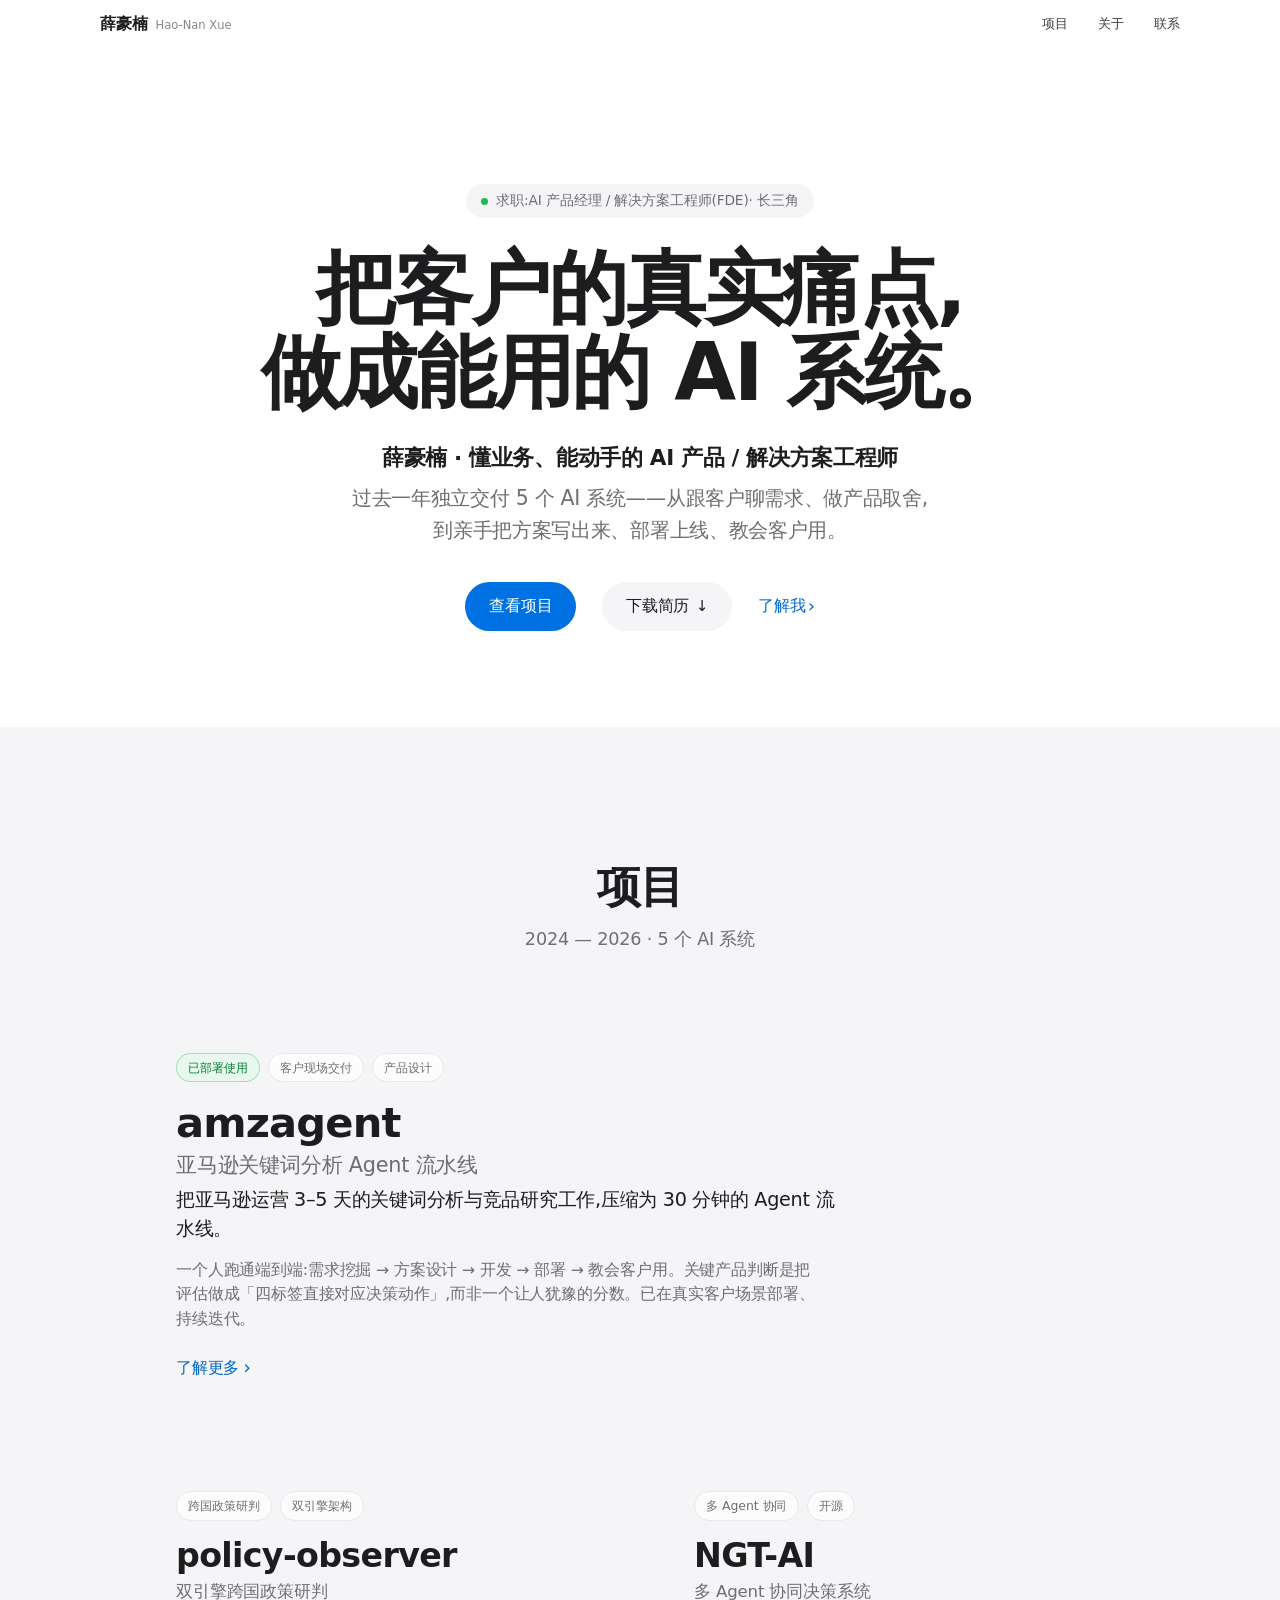
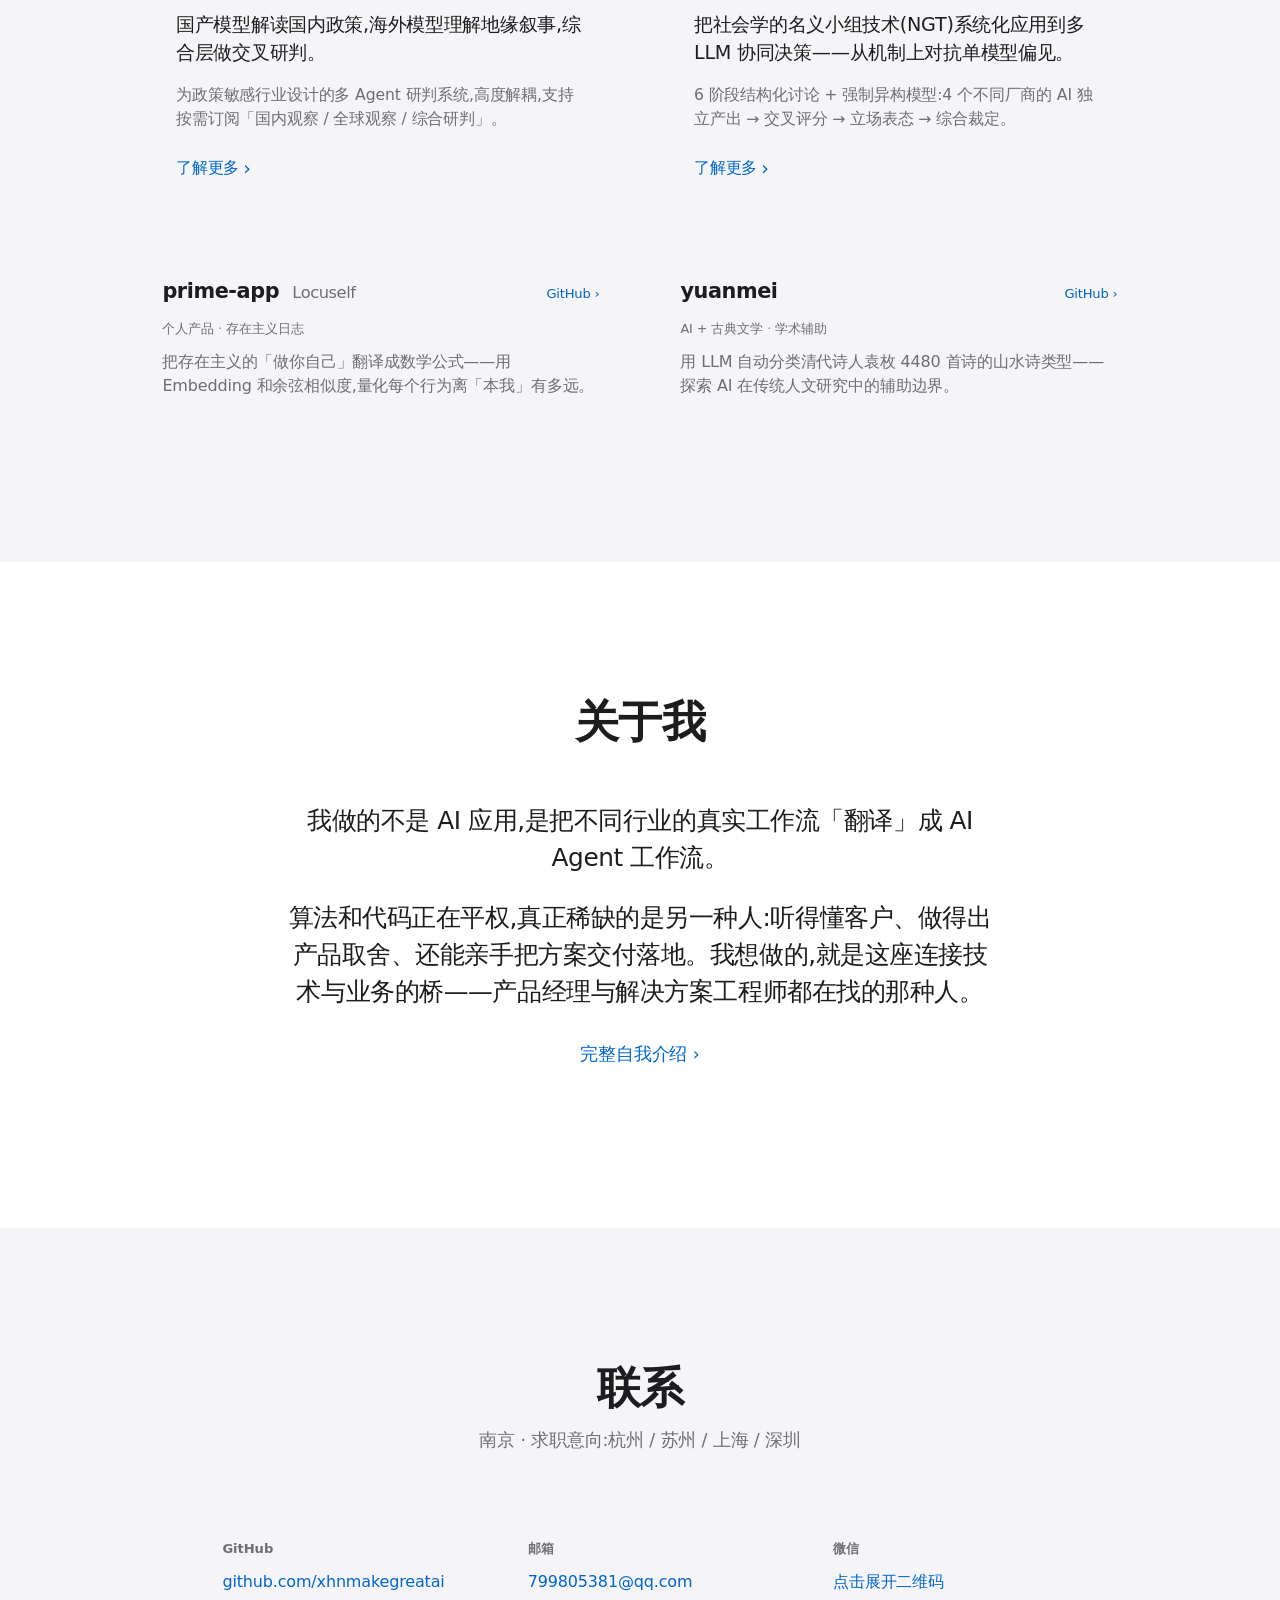
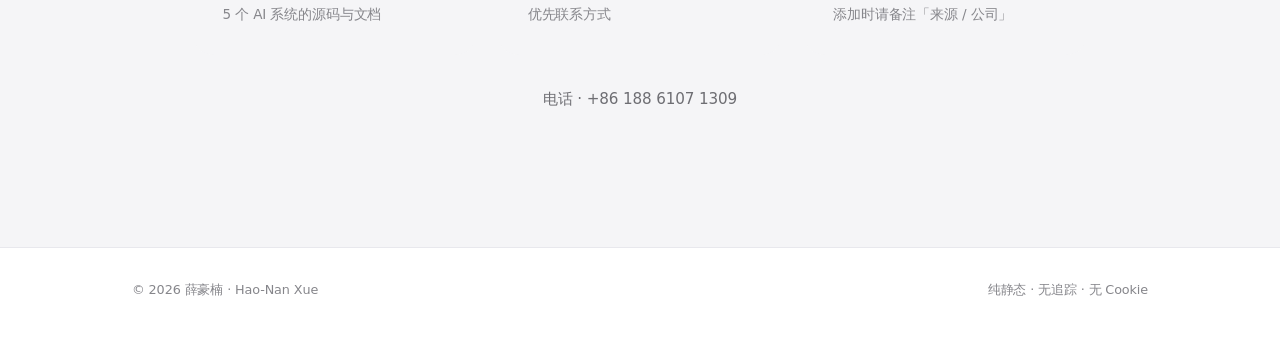
==== commit b62527c4: "copy: 邮箱提示去掉「工作日内回复」 Co-Authored-By: Claude Opus 4.8 <noreply@anthropic.com>" ====
--- a/index.html
+++ b/index.html
@@ -146,7 +146,7 @@
         <div class="contact__item">
           <div class="contact__label">邮箱</div>
           <div class="contact__value"><a href="mailto:799805381@qq.com">799805381@qq.com</a></div>
-          <div class="contact__hint">优先联系方式,工作日内回复</div>
+          <div class="contact__hint">优先联系方式</div>
         </div>
         <div class="contact__item">
           <button class="wechat-toggle" type="button" aria-expanded="false" id="wechatBtn">
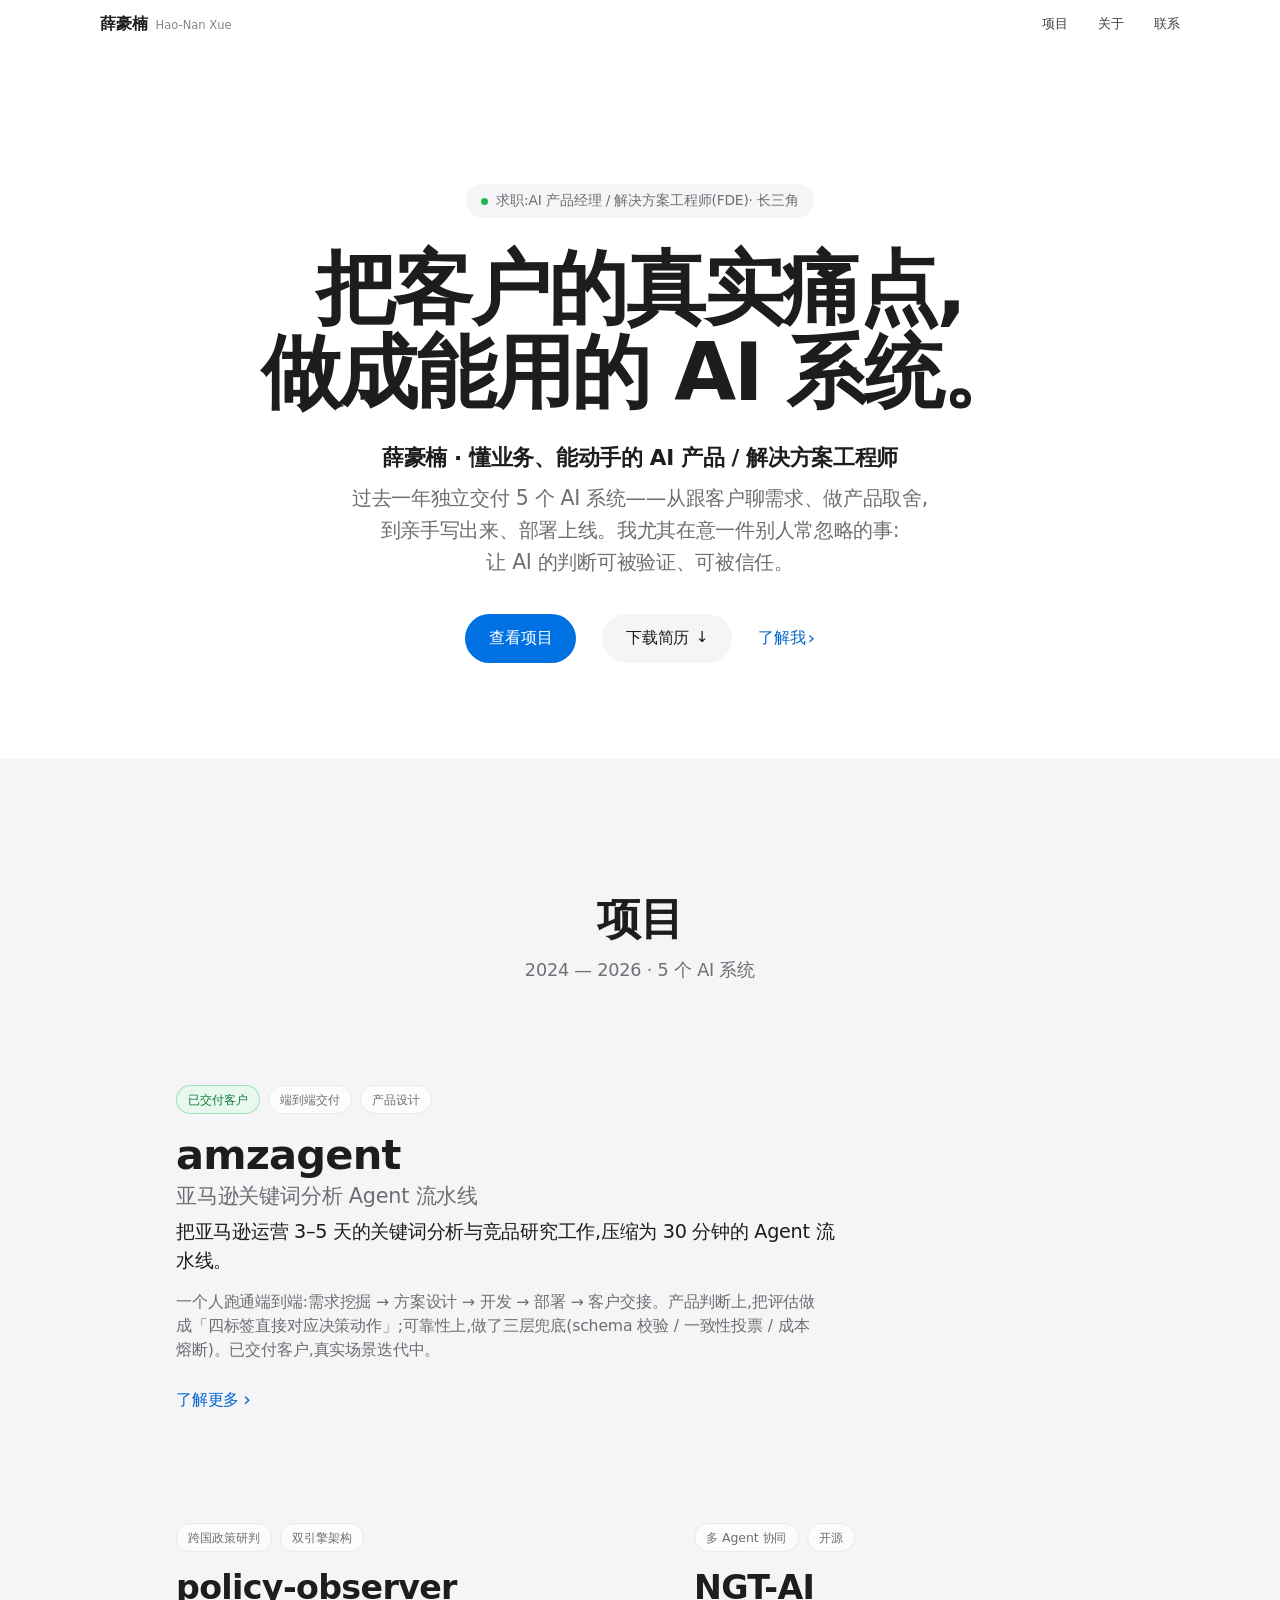
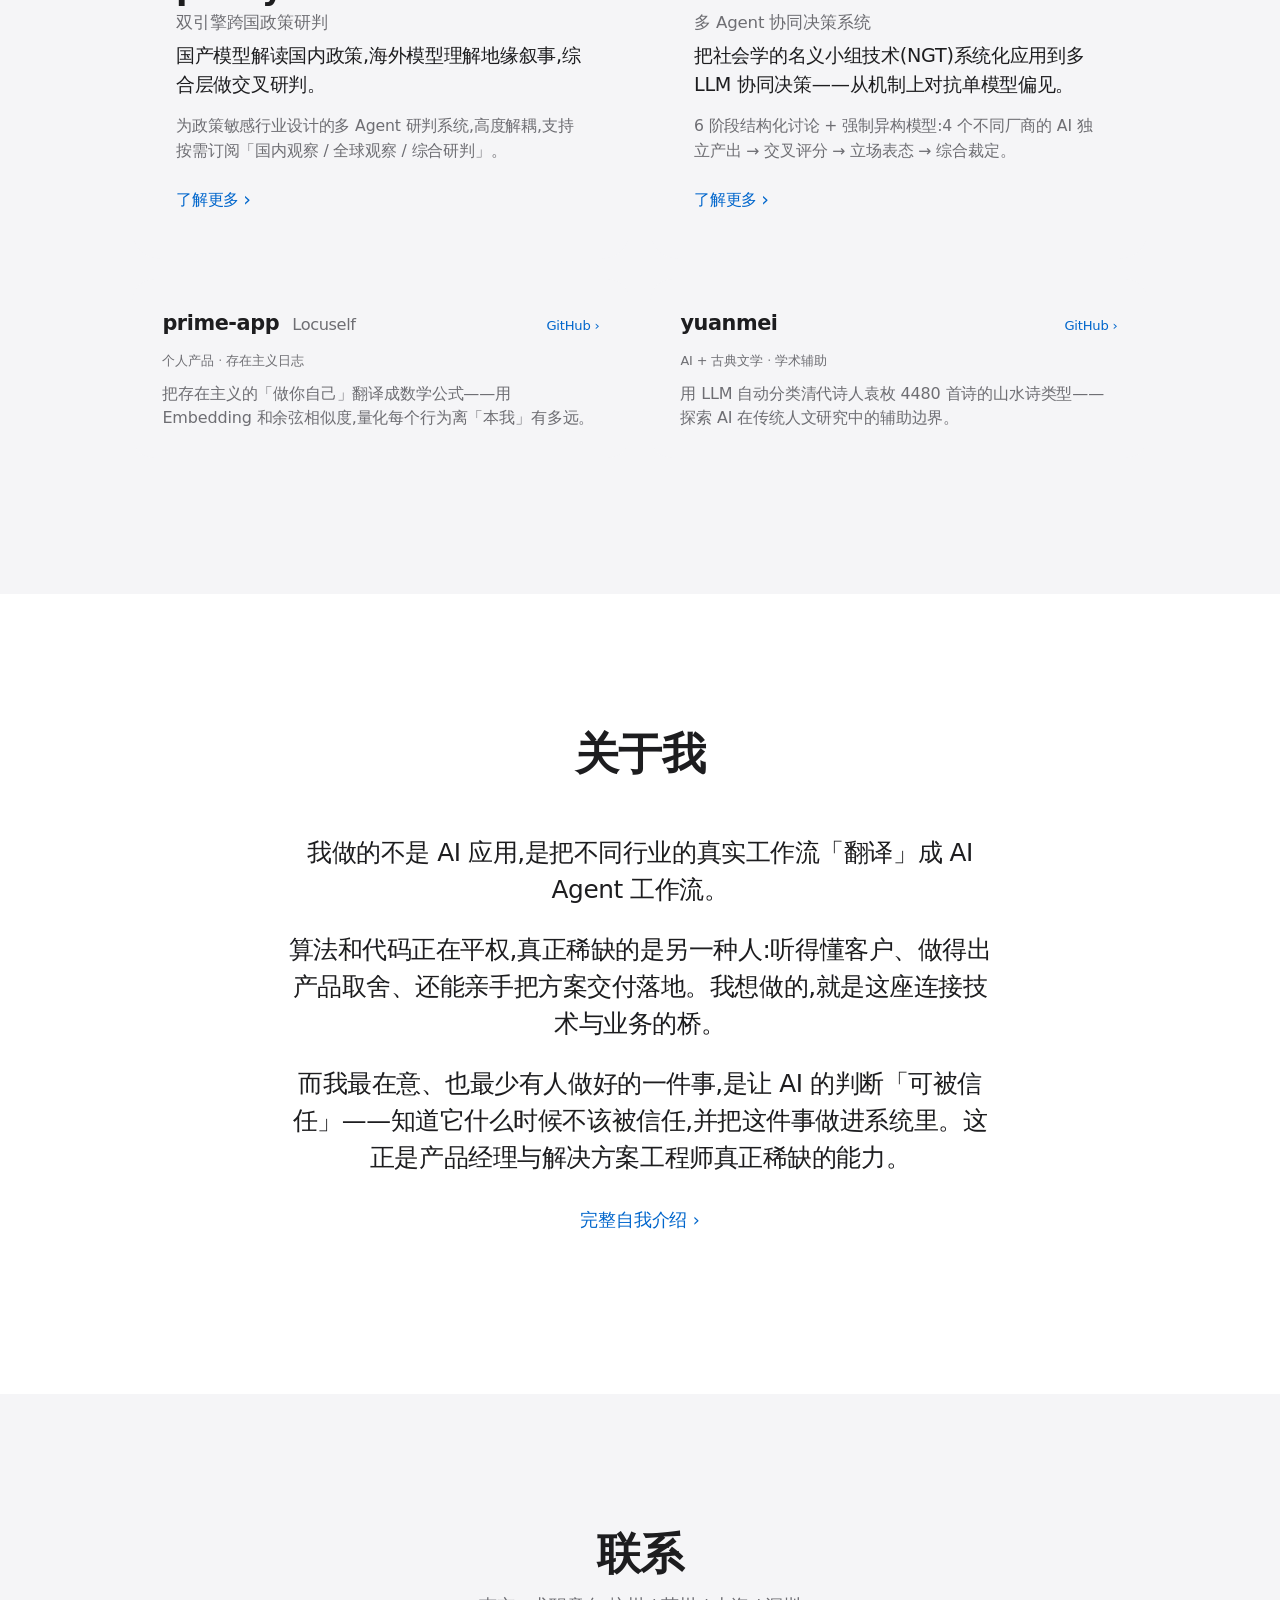
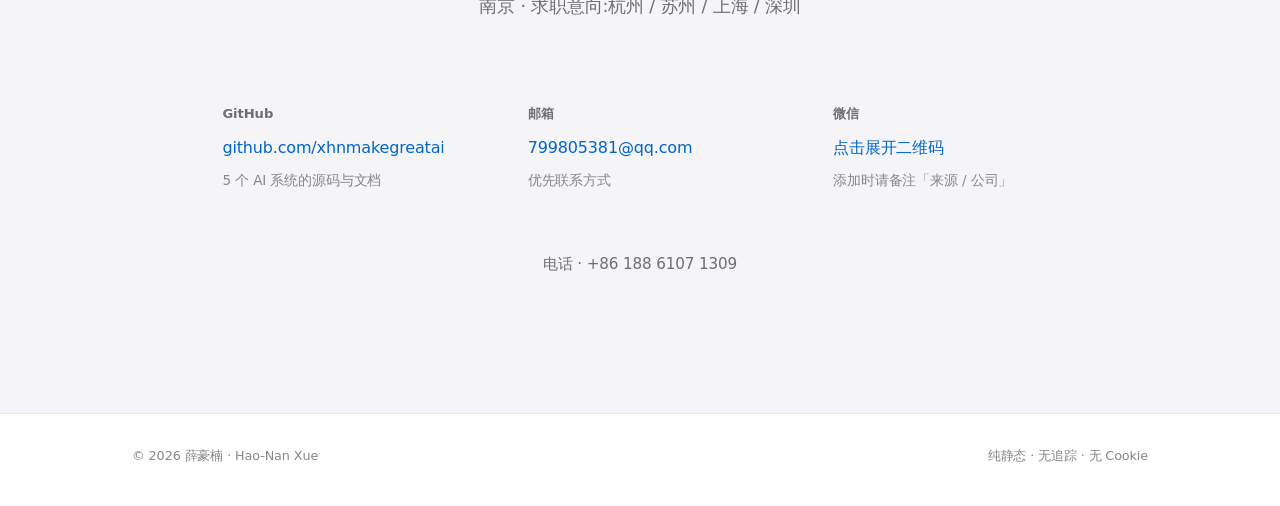
==== commit d8b139ce: "copy: 主线改为可信度护城河 + 据实改软部署措辞 - Hero/关于摘要: 点出「让 AI 判断可被信任」 - 关于页新增第4条工作哲学「对AI判断保持诚实」 - amzagent: 已部署→已" ====
--- a/index.html
+++ b/index.html
@@ -40,7 +40,8 @@
     <div class="hero__sub">
       <span class="name">薛豪楠 · 懂业务、能动手的 AI 产品 / 解决方案工程师</span>
       过去一年独立交付 5 个 AI 系统——从跟客户聊需求、做产品取舍,<br />
-      到亲手把方案写出来、部署上线、教会客户用。
+      到亲手写出来、部署上线。我尤其在意一件别人常忽略的事:<br />
+      让 AI 的判断可被验证、可被信任。
     </div>
     <div class="hero__actions">
       <a class="btn-pill" href="#projects">查看项目</a>
@@ -62,11 +63,11 @@
         <!-- Feature card -->
         <a class="card card--feature" href="projects/amzagent.html">
           <div class="card__tags">
-            <span class="deployed">已部署使用</span><span>客户现场交付</span><span>产品设计</span>
+            <span class="deployed">已交付客户</span><span>端到端交付</span><span>产品设计</span>
           </div>
           <div class="card__name">amzagent<em>亚马逊关键词分析 Agent 流水线</em></div>
           <p class="card__oneliner">把亚马逊运营 3–5 天的关键词分析与竞品研究工作,压缩为 30 分钟的 Agent 流水线。</p>
-          <p class="card__desc">一个人跑通端到端:需求挖掘 → 方案设计 → 开发 → 部署 → 教会客户用。关键产品判断是把评估做成「四标签直接对应决策动作」,而非一个让人犹豫的分数。已在真实客户场景部署、持续迭代。</p>
+          <p class="card__desc">一个人跑通端到端:需求挖掘 → 方案设计 → 开发 → 部署 → 客户交接。产品判断上,把评估做成「四标签直接对应决策动作」;可靠性上,做了三层兜底(schema 校验 / 一致性投票 / 成本熔断)。已交付客户,真实场景迭代中。</p>
           <span class="card__arrow"></span>
         </a>
 
@@ -123,7 +124,8 @@
       </div>
       <div class="about-summary">
         <p>我做的不是 AI 应用,是把不同行业的真实工作流「翻译」成 AI Agent 工作流。</p>
-        <p>算法和代码正在平权,真正稀缺的是另一种人:听得懂客户、做得出产品取舍、还能亲手把方案交付落地。我想做的,就是这座连接技术与业务的桥——产品经理与解决方案工程师都在找的那种人。</p>
+        <p>算法和代码正在平权,真正稀缺的是另一种人:听得懂客户、做得出产品取舍、还能亲手把方案交付落地。我想做的,就是这座连接技术与业务的桥。</p>
+        <p>而我最在意、也最少有人做好的一件事,是让 AI 的判断「可被信任」——知道它什么时候不该被信任,并把这件事做进系统里。这正是产品经理与解决方案工程师真正稀缺的能力。</p>
         <p><a class="more" href="about.html">完整自我介绍 ›</a></p>
       </div>
     </div>
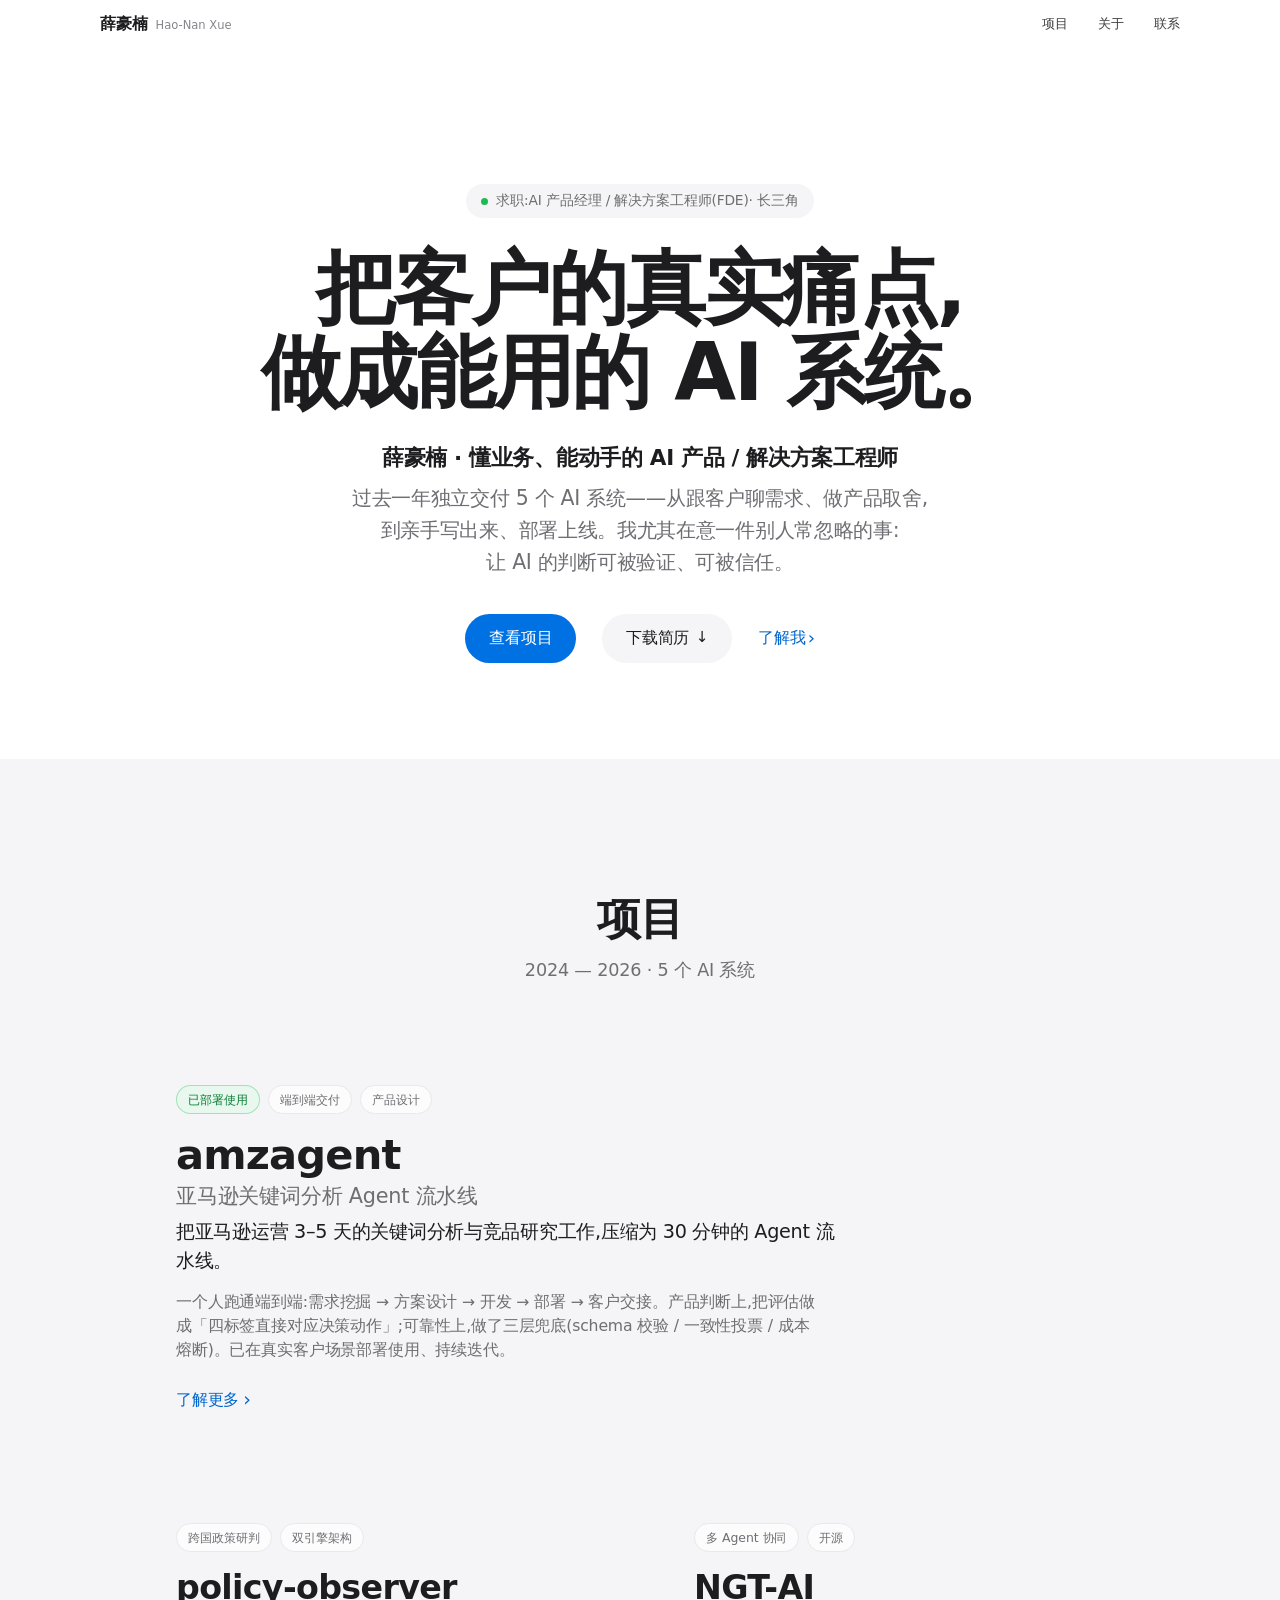
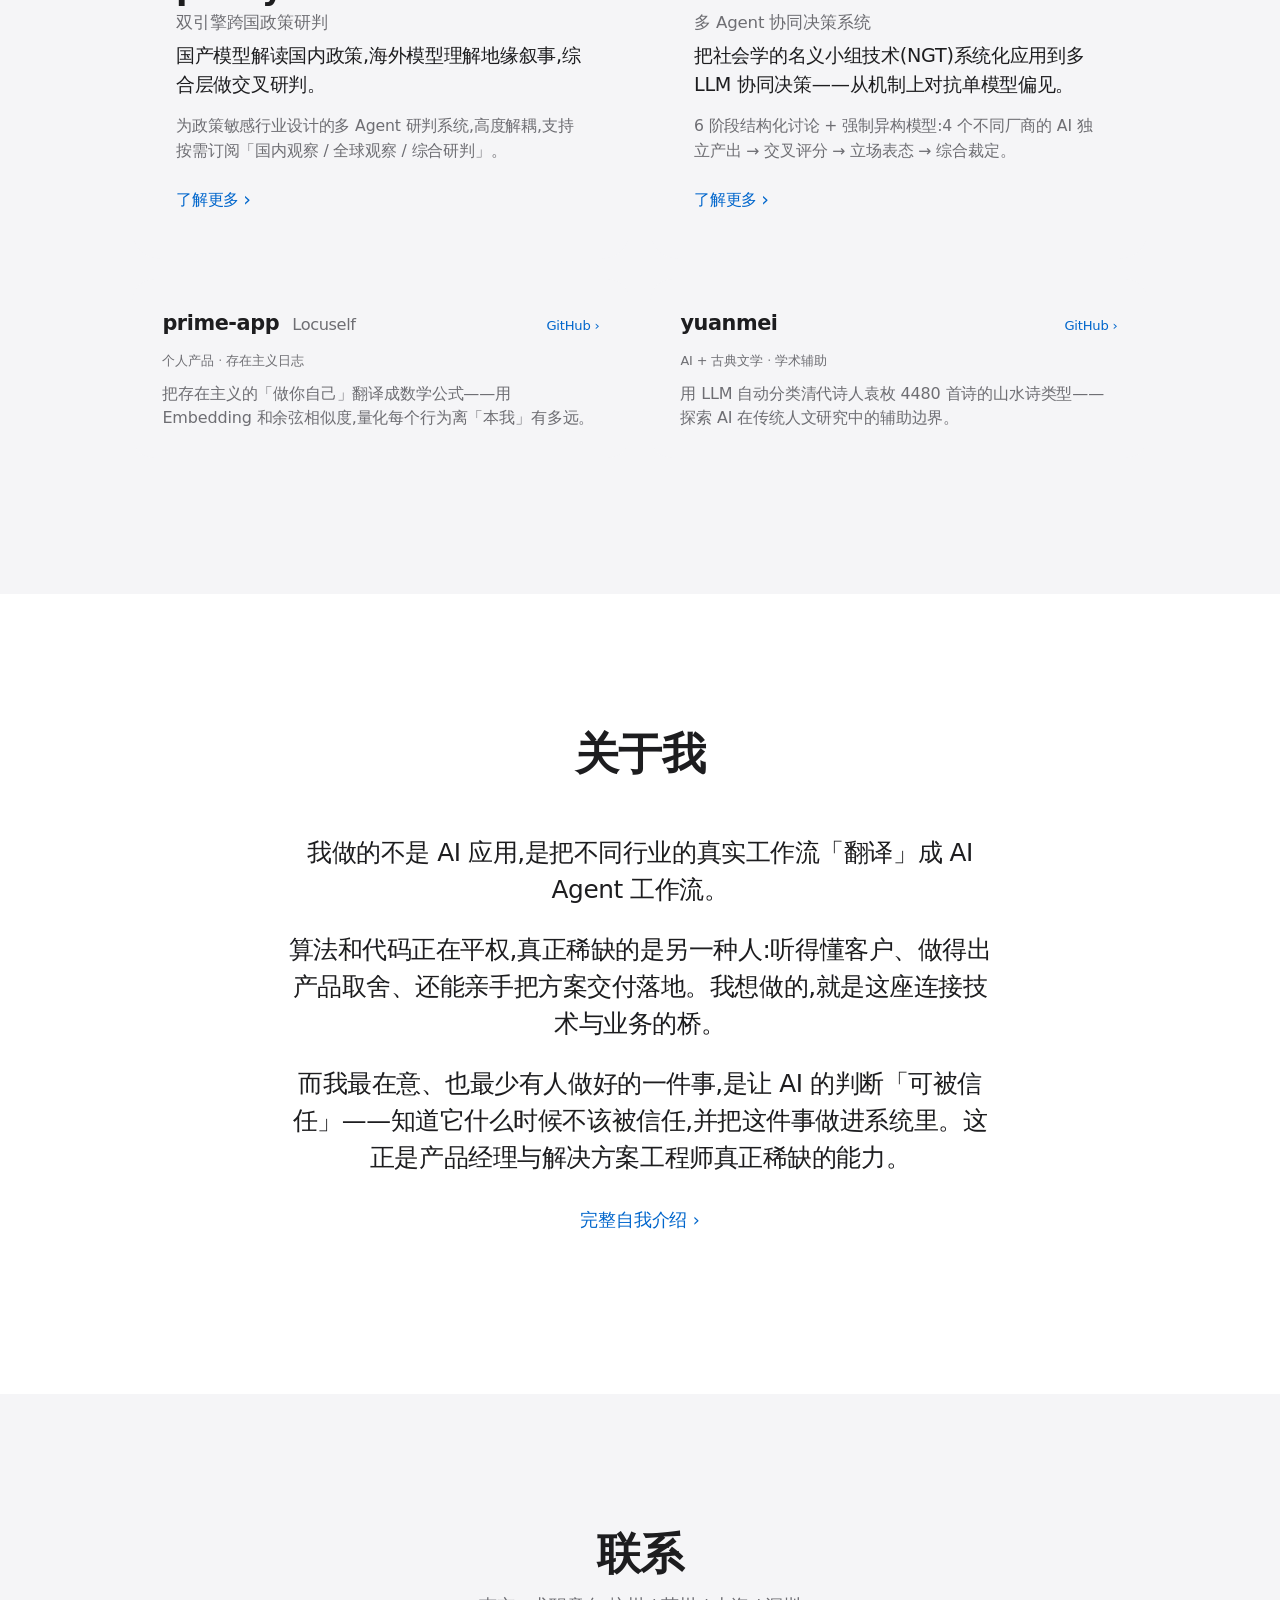
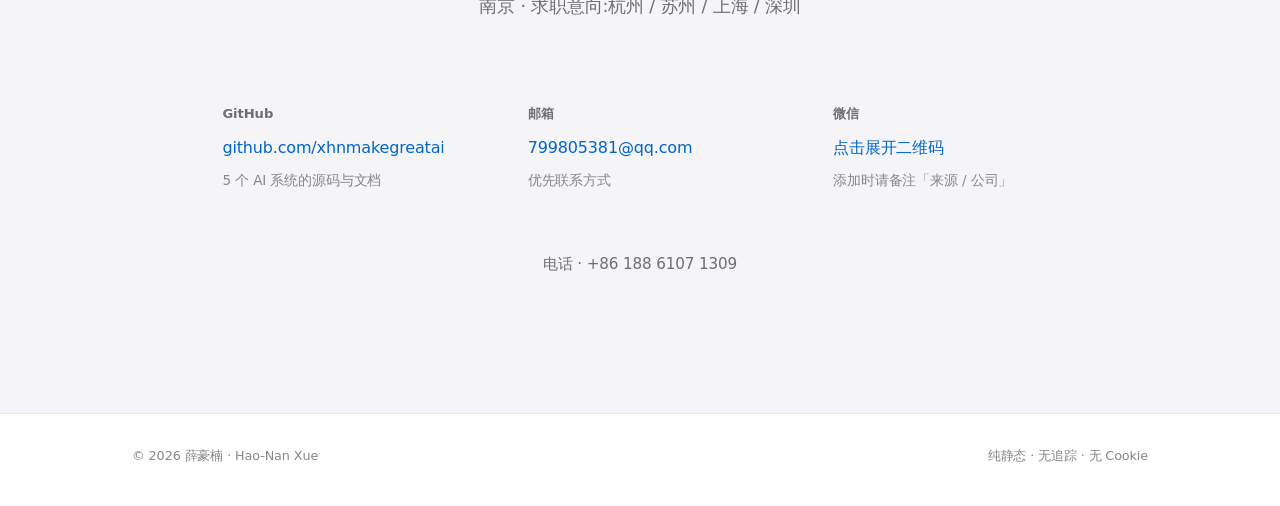
==== commit b06283e1: "copy: amz 据实恢复「已部署使用」(已确认投产),保留可靠性证据 Co-Authored-By: Claude Opus 4.8 <noreply@anthropic.com>" ====
--- a/index.html
+++ b/index.html
@@ -63,11 +63,11 @@
         <!-- Feature card -->
         <a class="card card--feature" href="projects/amzagent.html">
           <div class="card__tags">
-            <span class="deployed">已交付客户</span><span>端到端交付</span><span>产品设计</span>
+            <span class="deployed">已部署使用</span><span>端到端交付</span><span>产品设计</span>
           </div>
           <div class="card__name">amzagent<em>亚马逊关键词分析 Agent 流水线</em></div>
           <p class="card__oneliner">把亚马逊运营 3–5 天的关键词分析与竞品研究工作,压缩为 30 分钟的 Agent 流水线。</p>
-          <p class="card__desc">一个人跑通端到端:需求挖掘 → 方案设计 → 开发 → 部署 → 客户交接。产品判断上,把评估做成「四标签直接对应决策动作」;可靠性上,做了三层兜底(schema 校验 / 一致性投票 / 成本熔断)。已交付客户,真实场景迭代中。</p>
+          <p class="card__desc">一个人跑通端到端:需求挖掘 → 方案设计 → 开发 → 部署 → 客户交接。产品判断上,把评估做成「四标签直接对应决策动作」;可靠性上,做了三层兜底(schema 校验 / 一致性投票 / 成本熔断)。已在真实客户场景部署使用、持续迭代。</p>
           <span class="card__arrow"></span>
         </a>
 
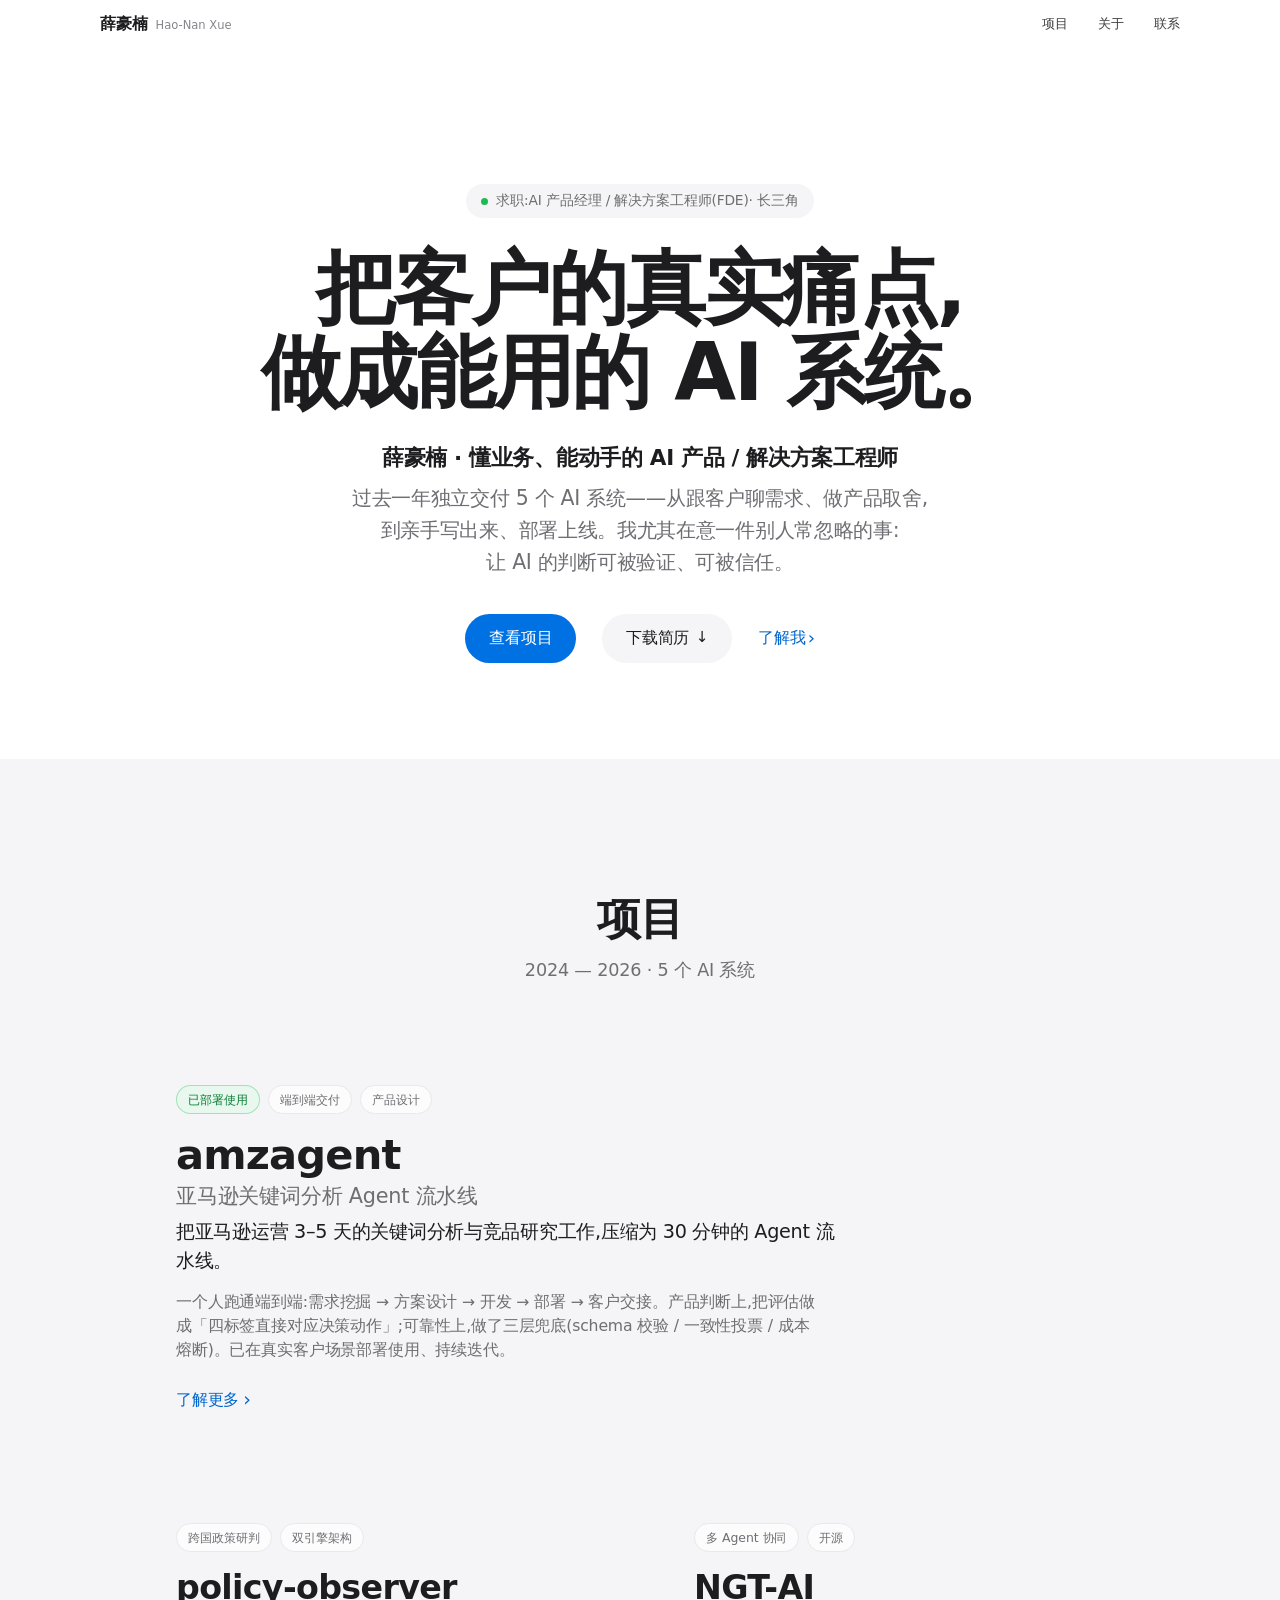
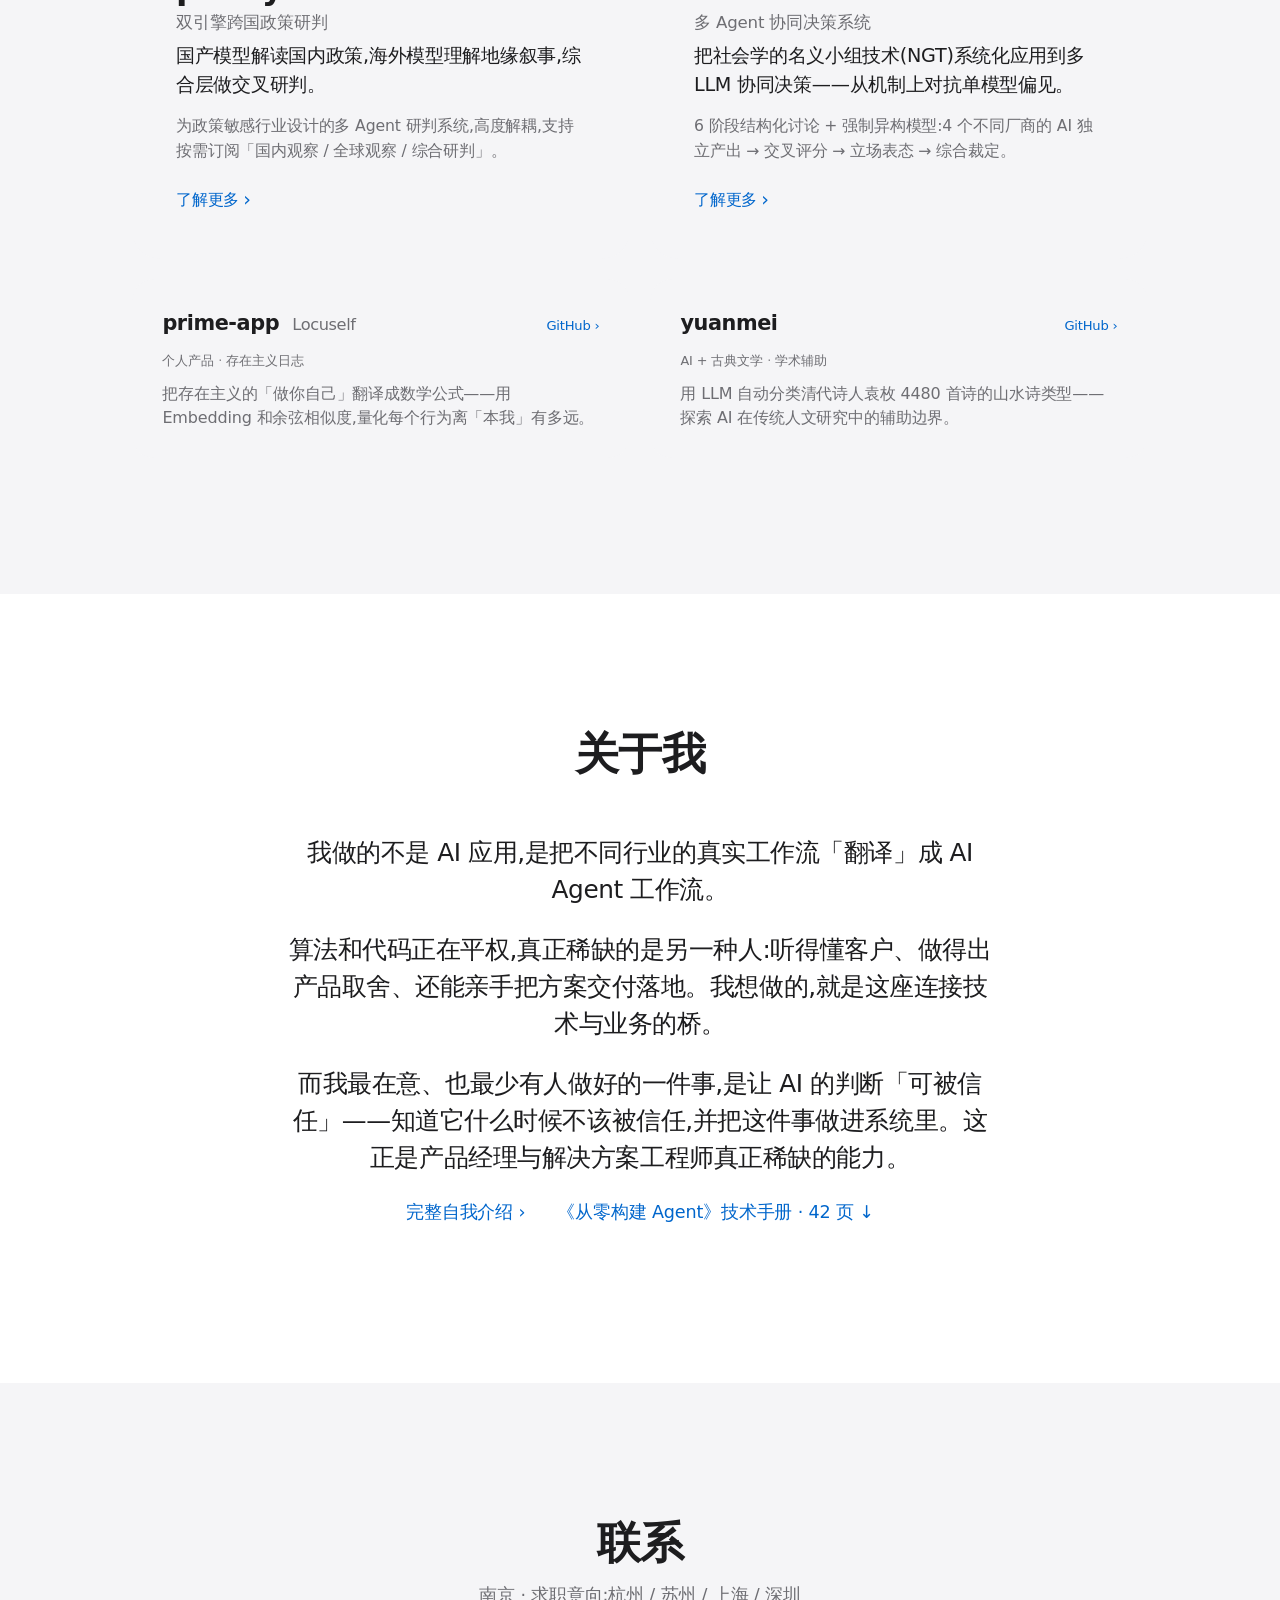
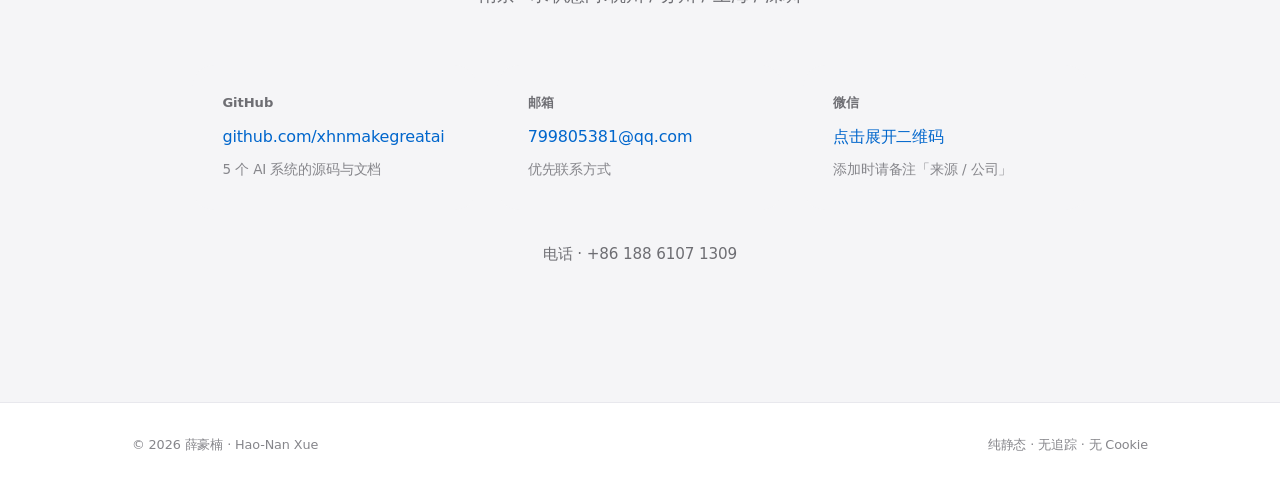
==== commit 53cf1267: "feat: 熔断图/集成电路样张/agent手册下载/各项目技术路线/NGT A2A 直连 - policy 演示:双图(集成电路完整研判 + 熔断),样张改为集成电路阐述接地度设计 - 三项目新增「" ====
--- a/index.html
+++ b/index.html
@@ -126,7 +126,10 @@
         <p>我做的不是 AI 应用,是把不同行业的真实工作流「翻译」成 AI Agent 工作流。</p>
         <p>算法和代码正在平权,真正稀缺的是另一种人:听得懂客户、做得出产品取舍、还能亲手把方案交付落地。我想做的,就是这座连接技术与业务的桥。</p>
         <p>而我最在意、也最少有人做好的一件事,是让 AI 的判断「可被信任」——知道它什么时候不该被信任,并把这件事做进系统里。这正是产品经理与解决方案工程师真正稀缺的能力。</p>
-        <p><a class="more" href="about.html">完整自我介绍 ›</a></p>
+        <p class="about-summary__more">
+          <a class="more" href="about.html">完整自我介绍 ›</a>
+          <a class="more" href="assets/agent-handbook.pdf" target="_blank" rel="noopener">《从零构建 Agent》技术手册 · 42 页 ↓</a>
+        </p>
       </div>
     </div>
   </section>
--- a/assets/styles.css
+++ b/assets/styles.css
@@ -921,6 +921,76 @@
 }
 .about-page p strong:first-child { margin-top: 0; }
 
+/* 研究样张(policy-observer 演示)
+   -------------------------------------------------------------------------- */
+.sample {
+  margin-top: 1rem;
+  background: var(--bg-card);
+  border-radius: var(--radius);
+  padding: clamp(1.4rem, 3vw, 2rem);
+}
+.sample__src {
+  font-family: var(--mono);
+  font-size: 0.74rem;
+  letter-spacing: 0.02em;
+  color: var(--ink-fade);
+  margin-bottom: 0.9rem;
+}
+.sample__lead {
+  font-family: var(--sans-cn);
+  font-size: 1.05rem;
+  line-height: 1.6;
+  color: var(--ink);
+  font-weight: 500;
+  letter-spacing: -0.012em;
+  margin-bottom: 1.1rem;
+}
+.sample__pts { list-style: none; padding: 0; margin: 0; display: grid; gap: 0.85rem; }
+.sample__pts li {
+  display: grid; grid-template-columns: 5rem 1fr; gap: 1rem;
+  font-family: var(--sans-cn); font-size: 1rem; line-height: 1.55; letter-spacing: -0.012em;
+}
+.sample__pts b {
+  grid-column: 1;
+  font-family: var(--sans); font-size: 0.82rem; color: var(--accent-deep); font-weight: 600;
+  align-self: start; padding-top: 0.1rem;
+}
+.sample__pts span { grid-column: 2; color: var(--ink-mute); }
+@media (max-width: 560px) {
+  .sample__pts li { grid-template-columns: 1fr; gap: 0.2rem; }
+}
+
+/* 演示截图 / 录屏(项目详情页)
+   -------------------------------------------------------------------------- */
+.shot { margin: 0 0 1rem; }
+.shot img, .shot video {
+  width: 100%; display: block;
+  border: 1px solid var(--rule); border-radius: 12px; background: var(--bg-card);
+}
+.shot figcaption {
+  margin-top: 0.55rem;
+  font-family: var(--sans-cn); font-size: 0.86rem; color: var(--ink-fade);
+  letter-spacing: -0.01em; line-height: 1.5;
+}
+.shot--video { margin-top: 1rem; }
+/* 占位:视频未放时 video 标签内的兜底块 */
+.shot__ph {
+  aspect-ratio: 16 / 10; display: grid; place-items: center; text-align: center;
+  background: var(--bg-card); border: 1px dashed var(--rule); border-radius: 12px;
+  font-family: var(--sans-cn); font-size: 0.95rem; color: var(--ink-mute); padding: 1.5rem;
+}
+.shot__ph small {
+  display: block; margin-top: 0.5rem; font-family: var(--mono);
+  font-size: 0.72rem; color: var(--ink-fade); letter-spacing: 0;
+}
+.shots-2 { display: grid; grid-template-columns: repeat(2, 1fr); gap: 1rem; margin-top: 0.5rem; }
+@media (max-width: 560px) { .shots-2 { grid-template-columns: 1fr; } }
+
+.about-summary__more {
+  display: flex; gap: 0.8rem 2rem; justify-content: center; flex-wrap: wrap;
+  margin-top: 0.5rem;
+}
+
 /* Footer
    -------------------------------------------------------------------------- */
 .foot {
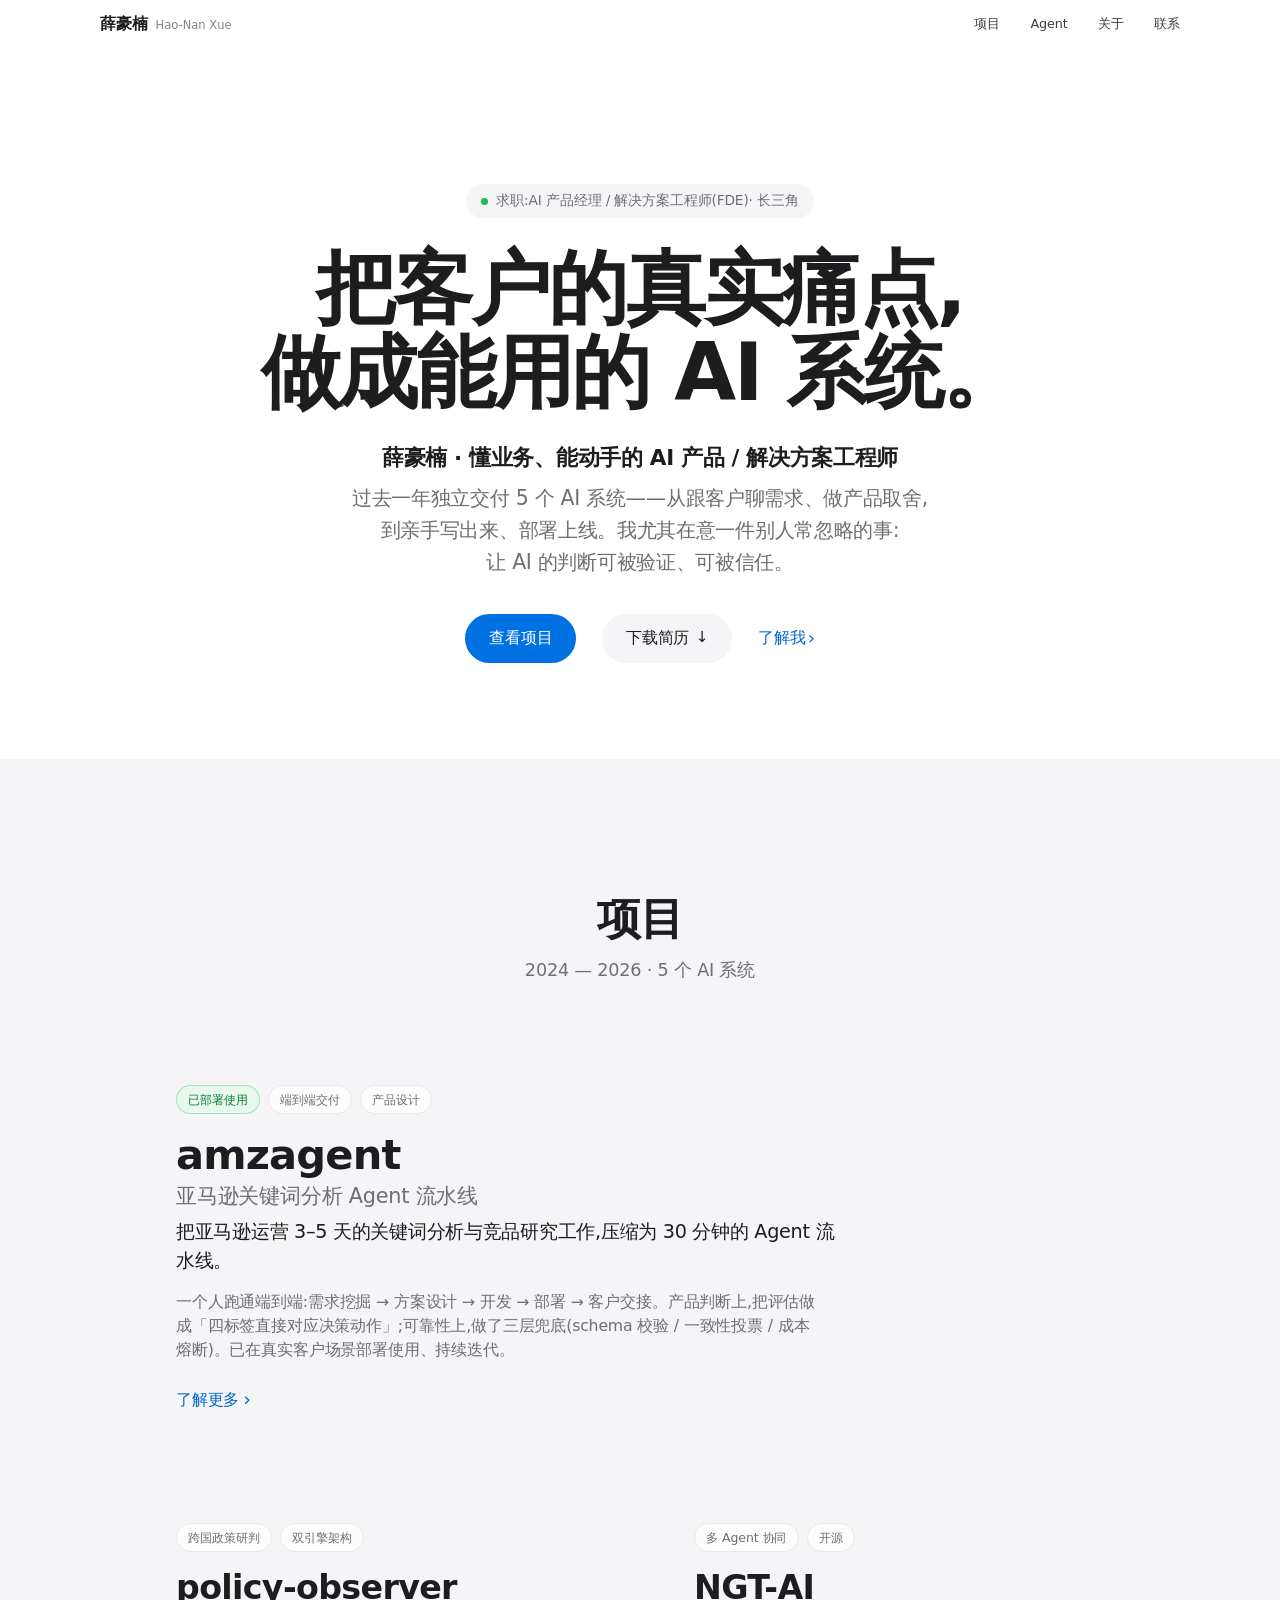
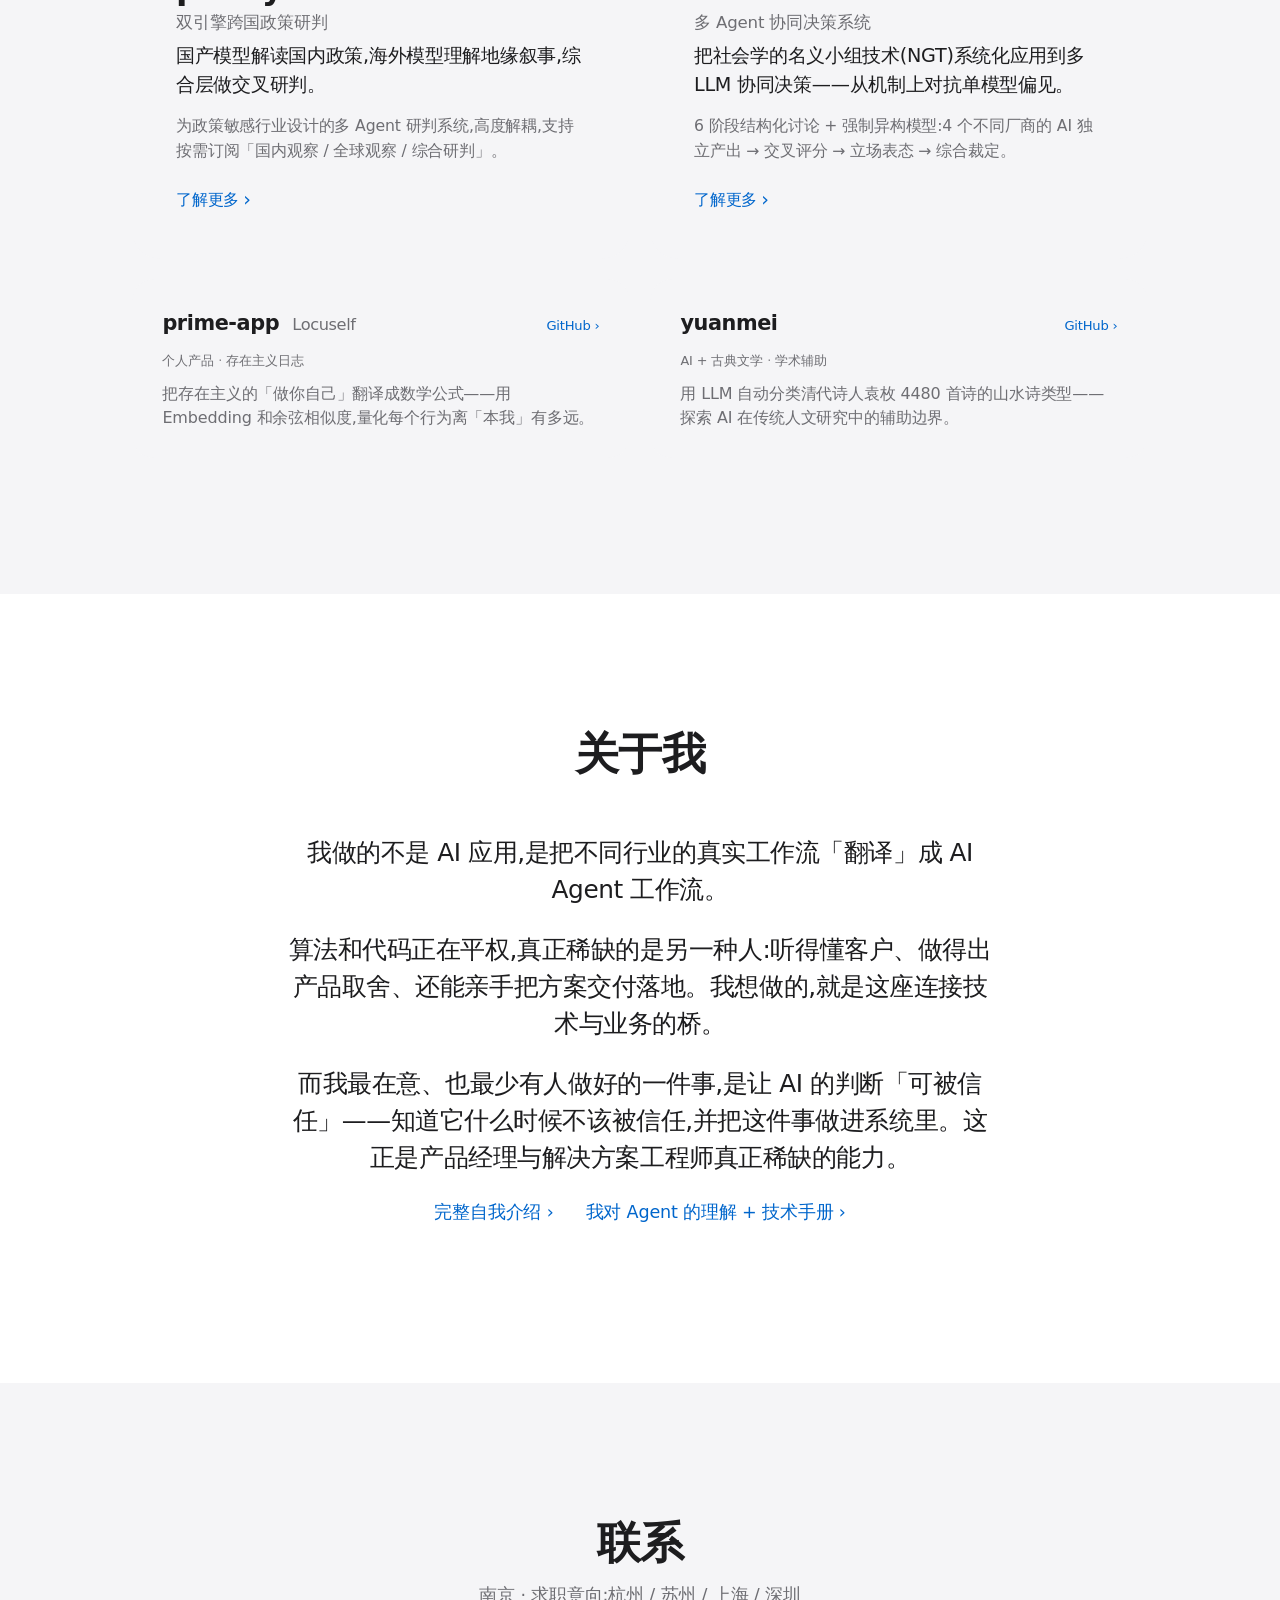
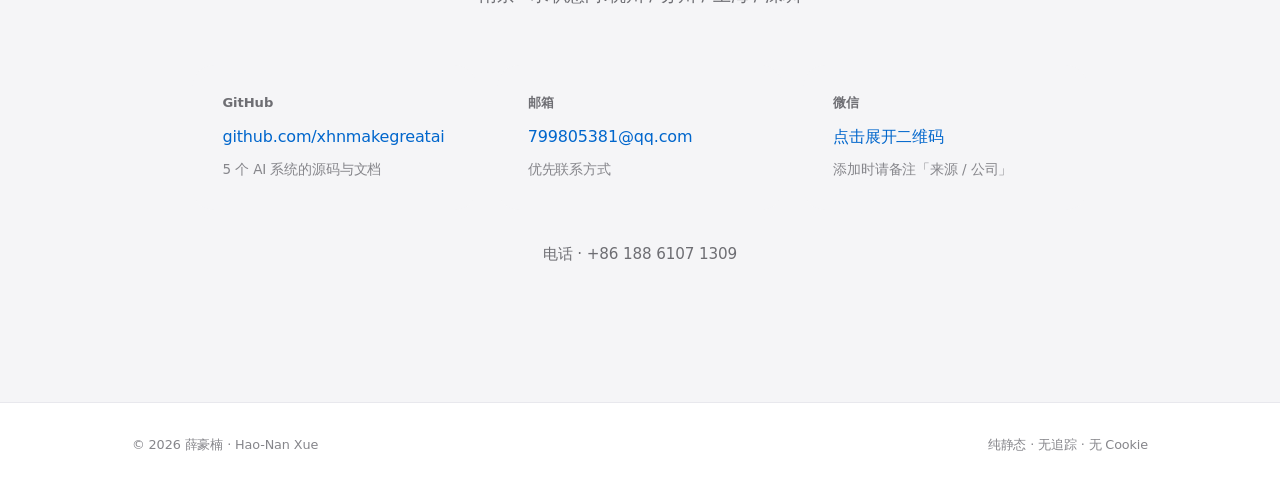
==== commit ea4e5d6e: "feat: 新增 Agent 页(对 Agent 的理解 + 手册下载)+ 全站导航加 Agent Co-Authored-By: Claude Opus 4.8 <noreply@anthropic" ====
--- a/index.html
+++ b/index.html
@@ -23,6 +23,7 @@
     <a class="nav__brand" href="index.html">薛豪楠<small>Hao-Nan Xue</small></a>
     <nav class="nav__links">
       <a href="#projects">项目</a>
+      <a href="agent.html">Agent</a>
       <a href="about.html">关于</a>
       <a href="#contact">联系</a>
     </nav>
@@ -128,7 +129,7 @@
         <p>而我最在意、也最少有人做好的一件事,是让 AI 的判断「可被信任」——知道它什么时候不该被信任,并把这件事做进系统里。这正是产品经理与解决方案工程师真正稀缺的能力。</p>
         <p class="about-summary__more">
           <a class="more" href="about.html">完整自我介绍 ›</a>
-          <a class="more" href="assets/agent-handbook.pdf" target="_blank" rel="noopener">《从零构建 Agent》技术手册 · 42 页 ↓</a>
+          <a class="more" href="agent.html">我对 Agent 的理解 + 技术手册 ›</a>
         </p>
       </div>
     </div>
--- a/assets/styles.css
+++ b/assets/styles.css
@@ -991,6 +991,33 @@
   margin-top: 0.5rem;
 }
 
+/* 手册下载卡(Agent 页)
+   -------------------------------------------------------------------------- */
+.handbook {
+  display: flex; align-items: center; justify-content: space-between; gap: 1.5rem;
+  background: var(--bg-card); border-radius: var(--radius);
+  padding: 1.5rem 1.8rem; margin: 2rem 0;
+  transition: box-shadow 250ms ease;
+}
+.handbook:hover { box-shadow: 0 16px 36px -26px rgba(0,0,0,0.2); }
+.handbook__title {
+  font-family: var(--serif); font-size: 1.2rem; font-weight: 600;
+  color: var(--ink); letter-spacing: -0.02em;
+}
+.handbook__meta {
+  margin-top: 0.4rem; font-family: var(--sans-cn); font-size: 0.88rem;
+  color: var(--ink-mute); letter-spacing: -0.01em; line-height: 1.5;
+}
+.handbook__dl {
+  flex-shrink: 0; background: var(--accent); color: #fff;
+  font-size: 0.95rem; font-weight: 400; letter-spacing: -0.01em;
+  padding: 0.6rem 1.3rem; border-radius: 980px; white-space: nowrap;
+}
+.handbook:hover .handbook__dl { background: var(--accent-deep); }
+@media (max-width: 480px) {
+  .handbook { flex-direction: column; align-items: flex-start; gap: 1rem; }
+}
+
 /* Footer
    -------------------------------------------------------------------------- */
 .foot {
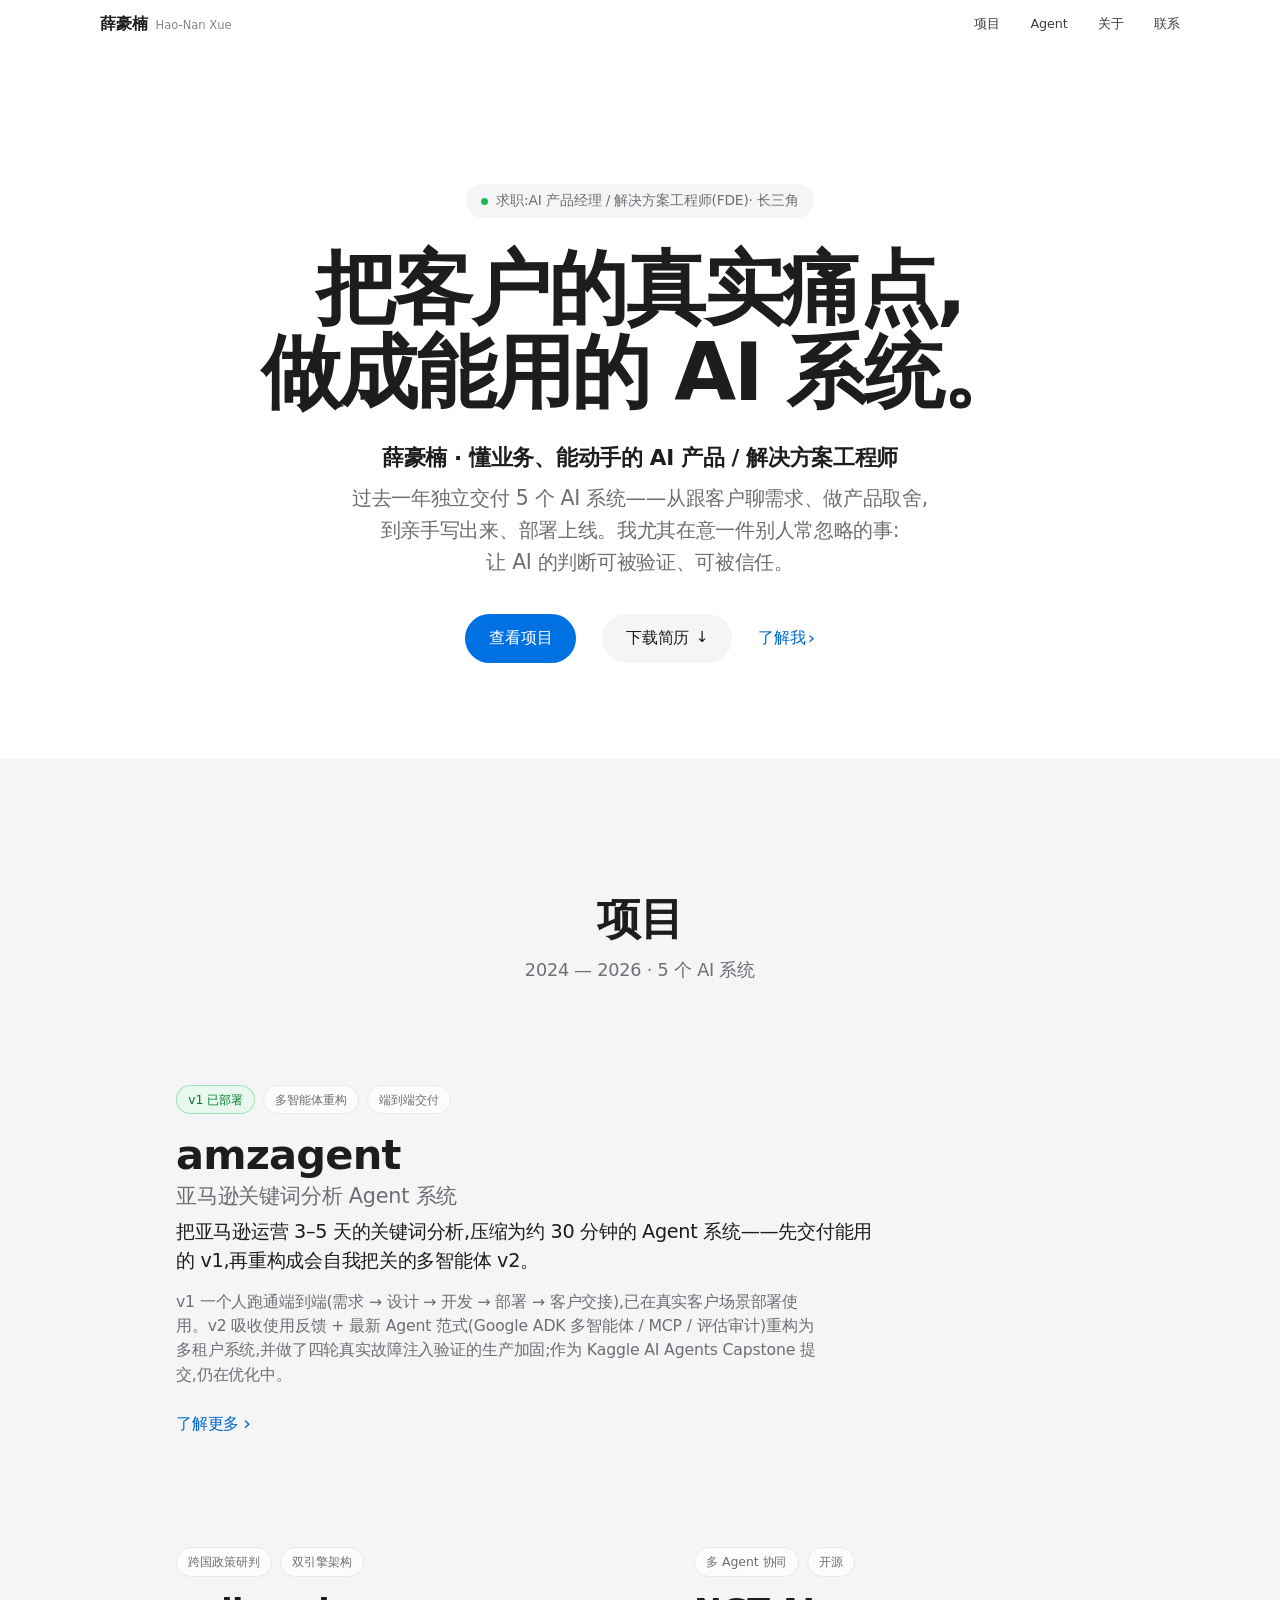
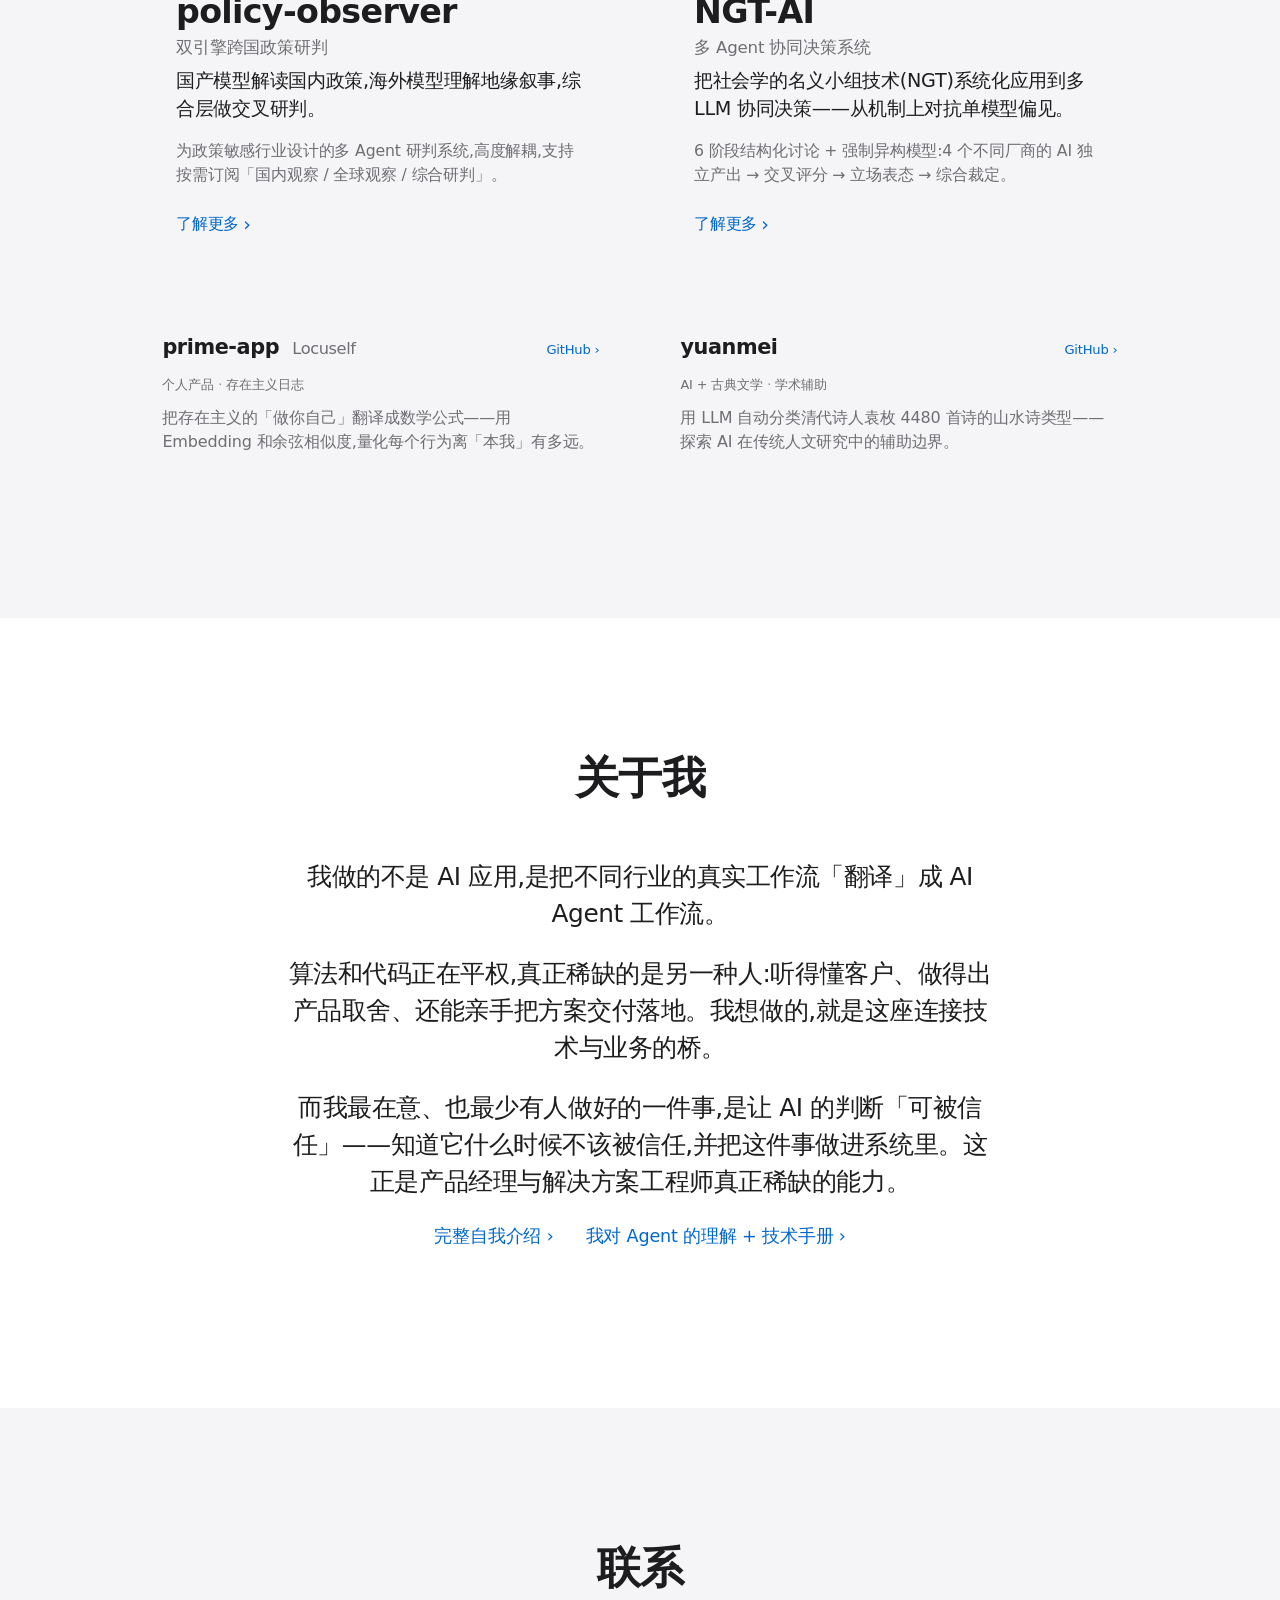
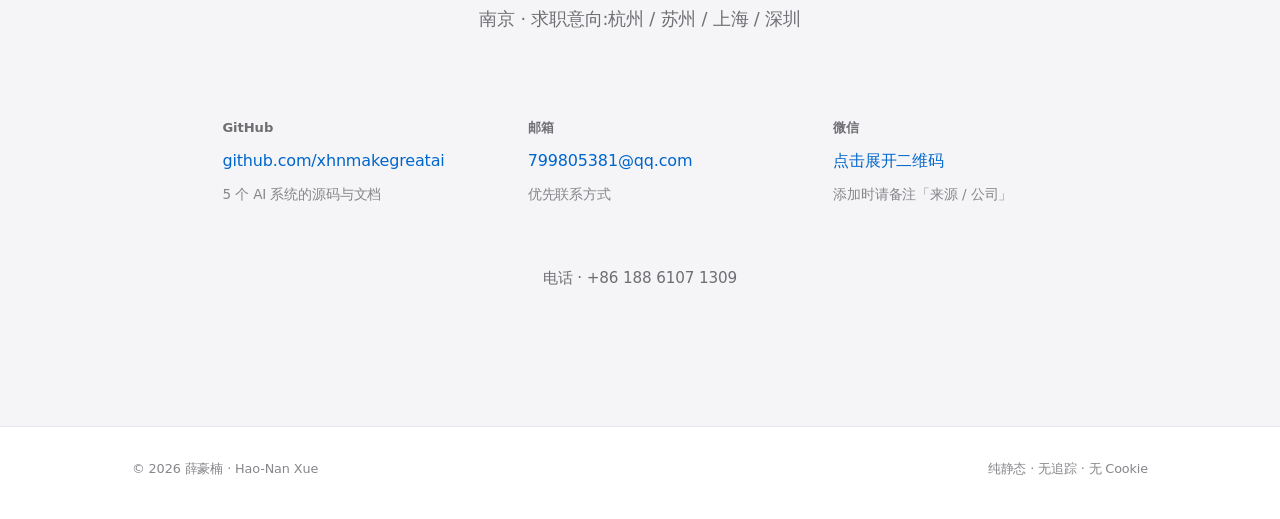
==== commit 5b0be3f9: "content: amzagent 项目页重写为 v1 交付 → v2 多智能体重构叙事 - v1(客户已部署的 7 步流水线)作为 tier1 硬证据保留,补真实产出截图 - 新增 v2 章节:为什" ====
--- a/index.html
+++ b/index.html
@@ -64,11 +64,11 @@
         <!-- Feature card -->
         <a class="card card--feature" href="projects/amzagent.html">
           <div class="card__tags">
-            <span class="deployed">已部署使用</span><span>端到端交付</span><span>产品设计</span>
-          </div>
-          <div class="card__name">amzagent<em>亚马逊关键词分析 Agent 流水线</em></div>
-          <p class="card__oneliner">把亚马逊运营 3–5 天的关键词分析与竞品研究工作,压缩为 30 分钟的 Agent 流水线。</p>
-          <p class="card__desc">一个人跑通端到端:需求挖掘 → 方案设计 → 开发 → 部署 → 客户交接。产品判断上,把评估做成「四标签直接对应决策动作」;可靠性上,做了三层兜底(schema 校验 / 一致性投票 / 成本熔断)。已在真实客户场景部署使用、持续迭代。</p>
+            <span class="deployed">v1 已部署</span><span>多智能体重构</span><span>端到端交付</span>
+          </div>
+          <div class="card__name">amzagent<em>亚马逊关键词分析 Agent 系统</em></div>
+          <p class="card__oneliner">把亚马逊运营 3–5 天的关键词分析,压缩为约 30 分钟的 Agent 系统——先交付能用的 v1,再重构成会自我把关的多智能体 v2。</p>
+          <p class="card__desc">v1 一个人跑通端到端(需求 → 设计 → 开发 → 部署 → 客户交接),已在真实客户场景部署使用。v2 吸收使用反馈 + 最新 Agent 范式(Google ADK 多智能体 / MCP / 评估审计)重构为多租户系统,并做了四轮真实故障注入验证的生产加固;作为 Kaggle AI Agents Capstone 提交,仍在优化中。</p>
           <span class="card__arrow"></span>
         </a>
 
--- a/assets/styles.css
+++ b/assets/styles.css
@@ -994,28 +994,75 @@
 /* 手册下载卡(Agent 页)
    -------------------------------------------------------------------------- */
 .handbook {
-  display: flex; align-items: center; justify-content: space-between; gap: 1.5rem;
-  background: var(--bg-card); border-radius: var(--radius);
-  padding: 1.5rem 1.8rem; margin: 2rem 0;
-  transition: box-shadow 250ms ease;
-}
-.handbook:hover { box-shadow: 0 16px 36px -26px rgba(0,0,0,0.2); }
+  display: flex; align-items: center; gap: 1.2rem;
+  background: var(--bg-card); border: 1px solid transparent; border-radius: var(--radius);
+  padding: 1.35rem 1.5rem; margin: 2rem 0;
+  transition: border-color 200ms ease, box-shadow 250ms ease, transform 250ms ease;
+}
+.handbook:hover {
+  border-color: color-mix(in srgb, var(--accent) 40%, transparent);
+  box-shadow: 0 18px 40px -28px rgba(0,0,0,0.28);
+}
+.handbook__icon {
+  flex-shrink: 0; width: 46px; height: 46px; border-radius: 13px;
+  background: var(--accent-soft); color: var(--accent-deep);
+  display: grid; place-items: center;
+}
+.handbook__icon svg { width: 23px; height: 23px; }
+.handbook__body { flex: 1 1 auto; min-width: 0; }
 .handbook__title {
-  font-family: var(--serif); font-size: 1.2rem; font-weight: 600;
+  font-family: var(--serif); font-size: 1.18rem; font-weight: 600;
   color: var(--ink); letter-spacing: -0.02em;
 }
 .handbook__meta {
-  margin-top: 0.4rem; font-family: var(--sans-cn); font-size: 0.88rem;
+  margin-top: 0.4rem; font-family: var(--sans-cn); font-size: 0.86rem;
   color: var(--ink-mute); letter-spacing: -0.01em; line-height: 1.5;
 }
 .handbook__dl {
-  flex-shrink: 0; background: var(--accent); color: #fff;
+  flex-shrink: 0; display: inline-flex; align-items: center; gap: 0.4rem;
+  background: var(--accent); color: #fff;
   font-size: 0.95rem; font-weight: 400; letter-spacing: -0.01em;
-  padding: 0.6rem 1.3rem; border-radius: 980px; white-space: nowrap;
-}
+  padding: 0.6rem 1.25rem; border-radius: 980px; white-space: nowrap;
+  transition: background 180ms ease;
+}
+.handbook__dl svg { width: 15px; height: 15px; }
 .handbook:hover .handbook__dl { background: var(--accent-deep); }
-@media (max-width: 480px) {
-  .handbook { flex-direction: column; align-items: flex-start; gap: 1rem; }
+.handbook:hover .handbook__dl svg { transform: translateY(1px); }
+.handbook__dl svg { transition: transform 180ms ease; }
+@media (max-width: 520px) {
+  .handbook { flex-wrap: wrap; }
+  .handbook__body { flex-basis: 100%; }
+  .handbook__dl { margin-left: 0; margin-top: 0.9rem; }
+}
+
+/* 普通大小的下载按钮 */
+.dl-btn {
+  display: inline-flex; align-items: center; gap: 0.5rem;
+  margin-top: 1.6rem;
+  background: var(--accent); color: #fff;
+  font-family: var(--sans); font-size: 0.95rem; letter-spacing: -0.01em;
+  padding: 0.6rem 1.2rem; border-radius: 980px;
+  transition: background 180ms ease;
+}
+.dl-btn:hover { background: var(--accent-deep); }
+.dl-btn svg { width: 12px; height: 12px; opacity: 0.85; }
+
+/* Agent 页:"→ 我的产品里" 落地说明块
+   -------------------------------------------------------------------------- */
+.about-page p.agent-app {
+  border-left: 2px solid var(--accent);
+  padding-left: 1rem; margin-top: 0.9rem;
+  color: var(--ink); font-size: 1.04rem; line-height: 1.6;
+}
+.about-page p.agent-app b { color: var(--accent-deep); font-weight: 600; }
+.about-page p.agent-app--muted { border-left-color: var(--rule); color: var(--ink-mute); }
+.about-page p.agent-app--muted b { color: var(--ink-mute); }
+
+/* 行内代码 */
+code {
+  font-family: var(--mono); font-size: 0.86em;
+  background: var(--bg-card); border: 1px solid var(--rule-soft);
+  padding: 0.08em 0.38em; border-radius: 5px; color: var(--ink);
 }
 
 /* Footer
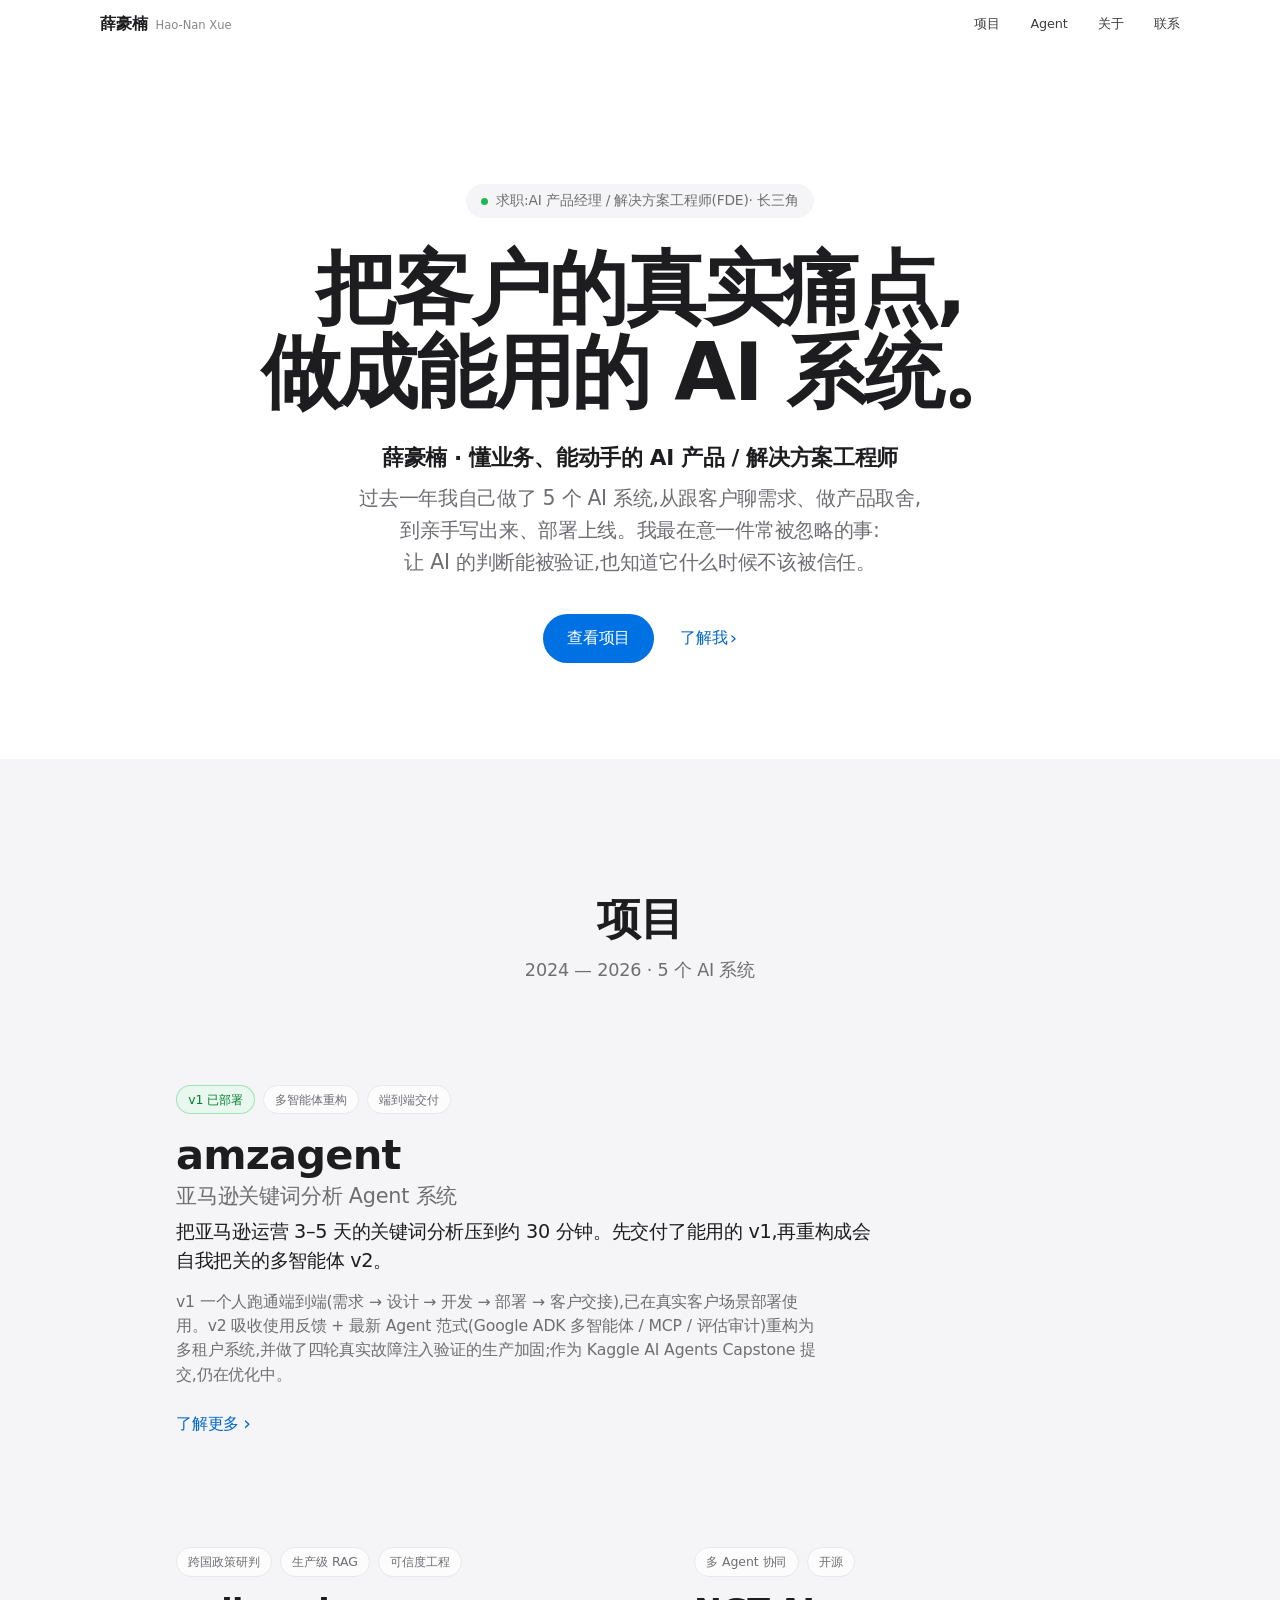
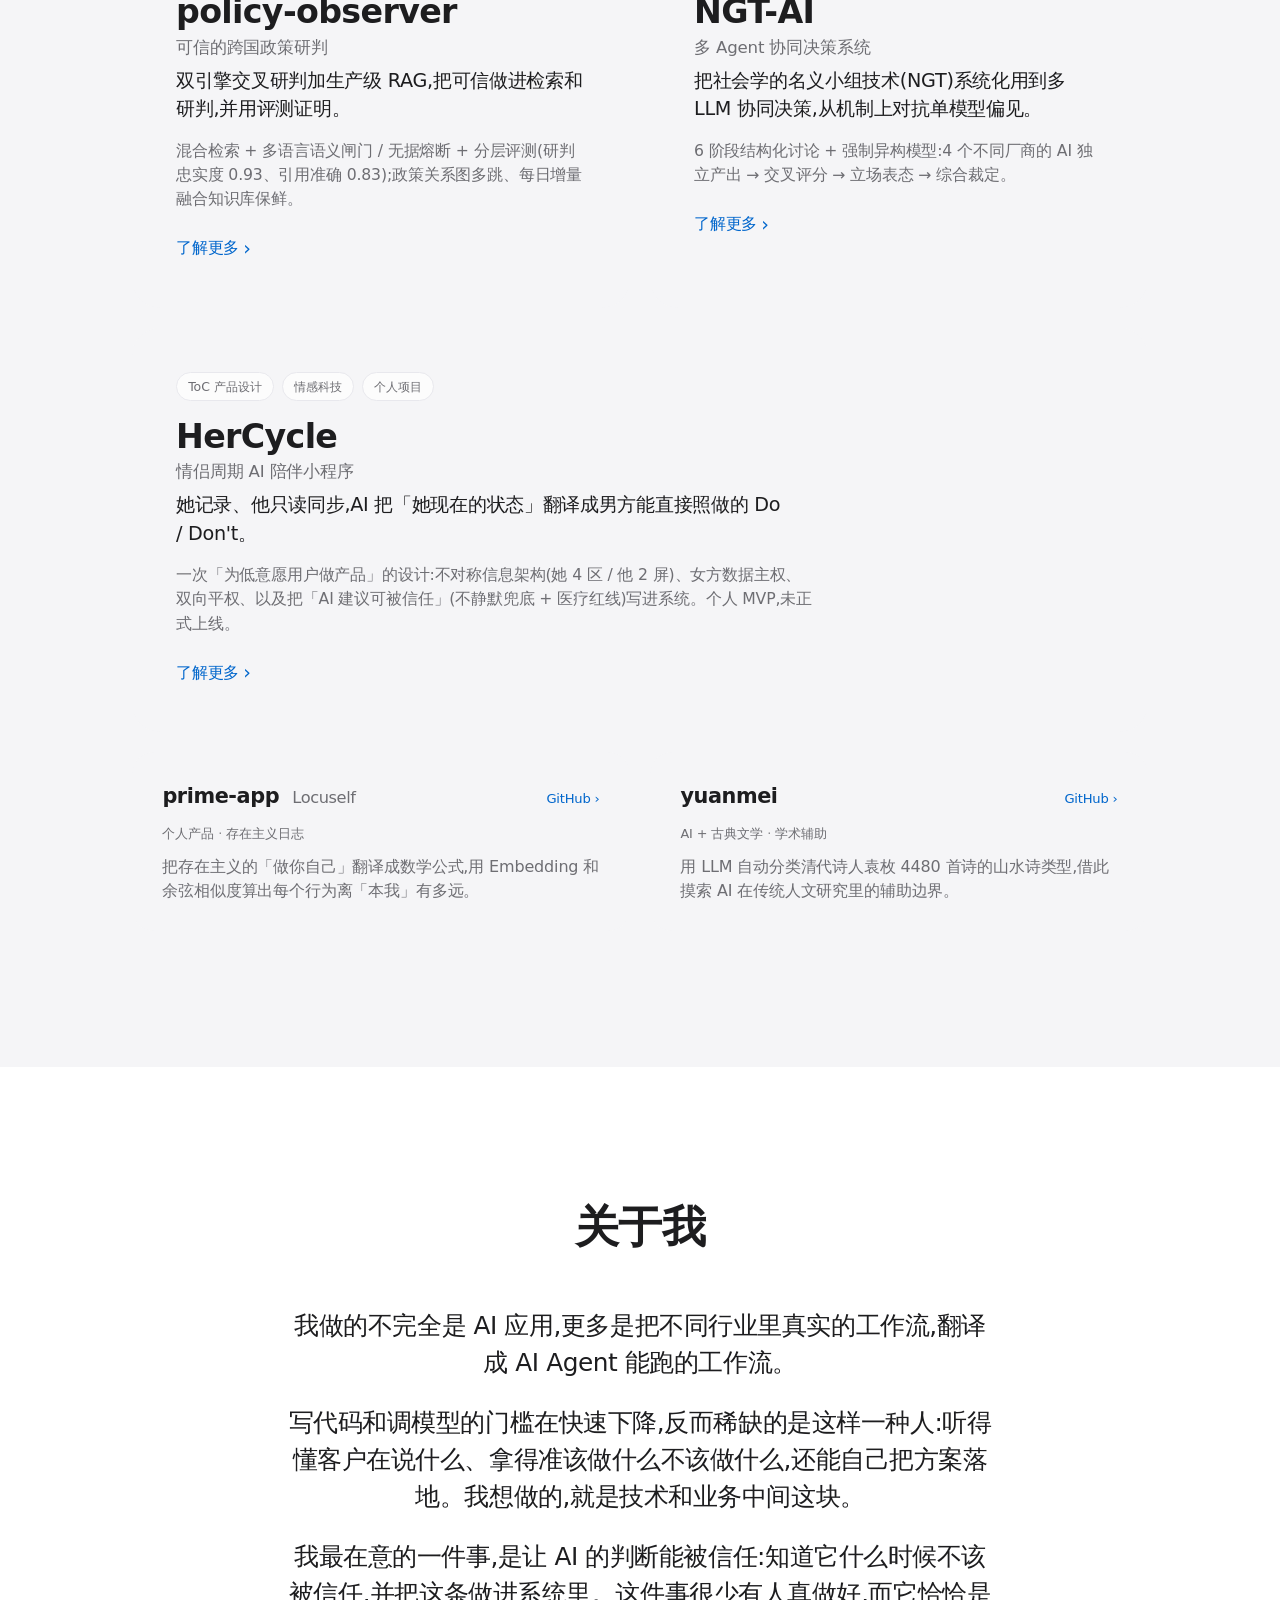
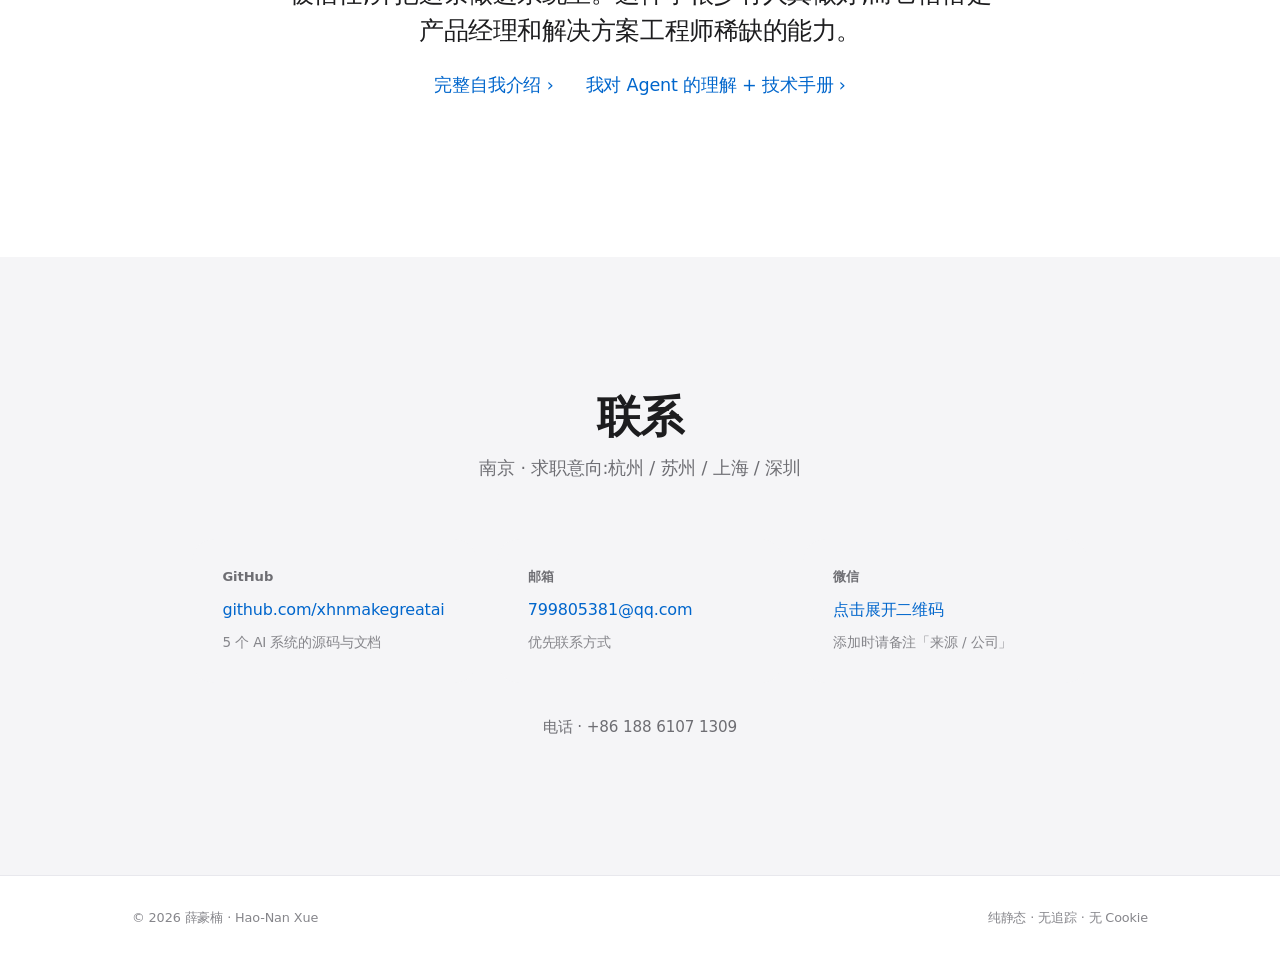
==== commit 8f42f585: "content: 全站文案去 AI 味 + 补 JavaWeb/Linux + 去掉下载简历按钮 - 7 页去 AI 味:清「破折号强调」、口号三元组、翻译腔;保留自然插入与工程清单 - amzage" ====
--- a/index.html
+++ b/index.html
@@ -40,13 +40,12 @@
     <h1 class="hero__title">把客户的真实痛点,<br />做成能用的 AI 系统。</h1>
     <div class="hero__sub">
       <span class="name">薛豪楠 · 懂业务、能动手的 AI 产品 / 解决方案工程师</span>
-      过去一年独立交付 5 个 AI 系统——从跟客户聊需求、做产品取舍,<br />
-      到亲手写出来、部署上线。我尤其在意一件别人常忽略的事:<br />
-      让 AI 的判断可被验证、可被信任。
+      过去一年我自己做了 5 个 AI 系统,从跟客户聊需求、做产品取舍,<br />
+      到亲手写出来、部署上线。我最在意一件常被忽略的事:<br />
+      让 AI 的判断能被验证,也知道它什么时候不该被信任。
     </div>
     <div class="hero__actions">
       <a class="btn-pill" href="#projects">查看项目</a>
-      <a class="btn-pill btn-pill--ghost" href="assets/resume.pdf" download="薛豪楠-简历.pdf">下载简历</a>
       <a class="cta" href="about.html">了解我</a>
     </div>
   </section>
@@ -67,7 +66,7 @@
             <span class="deployed">v1 已部署</span><span>多智能体重构</span><span>端到端交付</span>
           </div>
           <div class="card__name">amzagent<em>亚马逊关键词分析 Agent 系统</em></div>
-          <p class="card__oneliner">把亚马逊运营 3–5 天的关键词分析,压缩为约 30 分钟的 Agent 系统——先交付能用的 v1,再重构成会自我把关的多智能体 v2。</p>
+          <p class="card__oneliner">把亚马逊运营 3–5 天的关键词分析压到约 30 分钟。先交付了能用的 v1,再重构成会自我把关的多智能体 v2。</p>
           <p class="card__desc">v1 一个人跑通端到端(需求 → 设计 → 开发 → 部署 → 客户交接),已在真实客户场景部署使用。v2 吸收使用反馈 + 最新 Agent 范式(Google ADK 多智能体 / MCP / 评估审计)重构为多租户系统,并做了四轮真实故障注入验证的生产加固;作为 Kaggle AI Agents Capstone 提交,仍在优化中。</p>
           <span class="card__arrow"></span>
         </a>
@@ -75,11 +74,11 @@
         <!-- Two-up -->
         <a class="card" href="projects/policy-observer.html">
           <div class="card__tags">
-            <span>跨国政策研判</span><span>双引擎架构</span>
-          </div>
-          <div class="card__name">policy-observer<em>双引擎跨国政策研判</em></div>
-          <p class="card__oneliner">国产模型解读国内政策,海外模型理解地缘叙事,综合层做交叉研判。</p>
-          <p class="card__desc">为政策敏感行业设计的多 Agent 研判系统,高度解耦,支持按需订阅「国内观察 / 全球观察 / 综合研判」。</p>
+            <span>跨国政策研判</span><span>生产级 RAG</span><span>可信度工程</span>
+          </div>
+          <div class="card__name">policy-observer<em>可信的跨国政策研判</em></div>
+          <p class="card__oneliner">双引擎交叉研判加生产级 RAG,把可信做进检索和研判,并用评测证明。</p>
+          <p class="card__desc">混合检索 + 多语言语义闸门 / 无据熔断 + 分层评测(研判忠实度 0.93、引用准确 0.83);政策关系图多跳、每日增量融合知识库保鲜。</p>
           <span class="card__arrow"></span>
         </a>
 
@@ -88,8 +87,18 @@
             <span>多 Agent 协同</span><span>开源</span>
           </div>
           <div class="card__name">NGT-AI<em>多 Agent 协同决策系统</em></div>
-          <p class="card__oneliner">把社会学的名义小组技术(NGT)系统化应用到多 LLM 协同决策——从机制上对抗单模型偏见。</p>
+          <p class="card__oneliner">把社会学的名义小组技术(NGT)系统化用到多 LLM 协同决策,从机制上对抗单模型偏见。</p>
           <p class="card__desc">6 阶段结构化讨论 + 强制异构模型:4 个不同厂商的 AI 独立产出 → 交叉评分 → 立场表态 → 综合裁定。</p>
+          <span class="card__arrow"></span>
+        </a>
+
+        <a class="card" href="projects/hercycle.html" style="grid-column: 1 / -1;">
+          <div class="card__tags">
+            <span>ToC 产品设计</span><span>情感科技</span><span>个人项目</span>
+          </div>
+          <div class="card__name">HerCycle<em>情侣周期 AI 陪伴小程序</em></div>
+          <p class="card__oneliner">她记录、他只读同步,AI 把「她现在的状态」翻译成男方能直接照做的 Do / Don't。</p>
+          <p class="card__desc">一次「为低意愿用户做产品」的设计:不对称信息架构(她 4 区 / 他 2 屏)、女方数据主权、双向平权、以及把「AI 建议可被信任」(不静默兜底 + 医疗红线)写进系统。个人 MVP,未正式上线。</p>
           <span class="card__arrow"></span>
         </a>
 
@@ -101,7 +110,7 @@
               <span class="card-sm__ext">GitHub ›</span>
             </div>
             <div class="card-sm__tags"><span>个人产品</span><span>存在主义日志</span></div>
-            <p class="card-sm__oneliner">把存在主义的「做你自己」翻译成数学公式——用 Embedding 和余弦相似度,量化每个行为离「本我」有多远。</p>
+            <p class="card-sm__oneliner">把存在主义的「做你自己」翻译成数学公式,用 Embedding 和余弦相似度算出每个行为离「本我」有多远。</p>
           </a>
           <a class="card-sm" href="https://github.com/xhnmakegreatai/yuanmei" target="_blank" rel="noopener">
             <div class="card-sm__head">
@@ -109,7 +118,7 @@
               <span class="card-sm__ext">GitHub ›</span>
             </div>
             <div class="card-sm__tags"><span>AI + 古典文学</span><span>学术辅助</span></div>
-            <p class="card-sm__oneliner">用 LLM 自动分类清代诗人袁枚 4480 首诗的山水诗类型——探索 AI 在传统人文研究中的辅助边界。</p>
+            <p class="card-sm__oneliner">用 LLM 自动分类清代诗人袁枚 4480 首诗的山水诗类型,借此摸索 AI 在传统人文研究里的辅助边界。</p>
           </a>
         </div>
 
@@ -124,9 +133,9 @@
         <h2 class="section__title">关于我</h2>
       </div>
       <div class="about-summary">
-        <p>我做的不是 AI 应用,是把不同行业的真实工作流「翻译」成 AI Agent 工作流。</p>
-        <p>算法和代码正在平权,真正稀缺的是另一种人:听得懂客户、做得出产品取舍、还能亲手把方案交付落地。我想做的,就是这座连接技术与业务的桥。</p>
-        <p>而我最在意、也最少有人做好的一件事,是让 AI 的判断「可被信任」——知道它什么时候不该被信任,并把这件事做进系统里。这正是产品经理与解决方案工程师真正稀缺的能力。</p>
+        <p>我做的不完全是 AI 应用,更多是把不同行业里真实的工作流,翻译成 AI Agent 能跑的工作流。</p>
+        <p>写代码和调模型的门槛在快速下降,反而稀缺的是这样一种人:听得懂客户在说什么、拿得准该做什么不该做什么,还能自己把方案落地。我想做的,就是技术和业务中间这块。</p>
+        <p>我最在意的一件事,是让 AI 的判断能被信任:知道它什么时候不该被信任,并把这条做进系统里。这件事很少有人真做好,而它恰恰是产品经理和解决方案工程师稀缺的能力。</p>
         <p class="about-summary__more">
           <a class="more" href="about.html">完整自我介绍 ›</a>
           <a class="more" href="agent.html">我对 Agent 的理解 + 技术手册 ›</a>
--- a/assets/styles.css
+++ b/assets/styles.css
@@ -272,7 +272,7 @@
 .skills { margin: 1.1rem 0 0; }
 .skills > div {
   display: grid;
-  grid-template-columns: 6rem 1fr;
+  grid-template-columns: 7rem 1fr;
   gap: 1.4rem;
   padding: 0.95rem 0;
   border-top: 1px solid var(--rule-soft);
@@ -297,6 +297,19 @@
 @media (max-width: 480px) {
   .skills > div { grid-template-columns: 1fr; gap: 0.3rem; padding: 0.85rem 0; }
 }
+
+/* 技能栈:分层标签 + 诚实注 */
+.skills-tier {
+  margin: 1.9rem 0 0.1rem;
+  font-family: var(--sans);
+  font-size: 0.82rem; font-weight: 600; letter-spacing: 0.01em;
+  color: var(--accent-deep);
+}
+.skills-note {
+  margin-top: 0.95rem;
+  font-size: 0.92rem; color: var(--ink-mute); line-height: 1.6;
+}
+.skills-note b { color: var(--ink); font-weight: 600; }
 
 /* Section header — centered, bold
    -------------------------------------------------------------------------- */
@@ -634,6 +647,34 @@
 .subhead {
   font-family: var(--sans-cn); font-size: 1.02rem; font-weight: 600;
   color: var(--ink); margin: 2.2rem 0 0.9rem; letter-spacing: -0.01em;
+}
+
+/* Metrics strip — 项目页顶部横排数据条(真实数字,不放估算) */
+.metrics {
+  display: grid; grid-template-columns: repeat(auto-fit, minmax(150px, 1fr));
+  gap: 0; border-top: 1px solid var(--rule); border-bottom: 1px solid var(--rule);
+  margin: 2.6rem 0 0.6rem;
+}
+.metrics__cell {
+  padding: 1.3rem 1rem 1.2rem;
+  border-left: 1px solid var(--rule-soft);
+}
+.metrics__cell:first-child { border-left: 0; }
+.metrics__value {
+  display: block; font-family: var(--mono); font-variant-numeric: tabular-nums;
+  font-size: 1.5rem; font-weight: 600; color: var(--ink); letter-spacing: -0.02em;
+  line-height: 1.15; margin-bottom: 0.4rem;
+}
+.metrics__label {
+  display: block; font-family: var(--sans-cn); font-size: 0.78rem;
+  color: var(--ink-fade); line-height: 1.45; letter-spacing: 0;
+}
+.metrics + .demo__caption { margin-top: 0.5rem; }
+@media (max-width: 640px) {
+  .metrics { grid-template-columns: repeat(2, 1fr); }
+  .metrics__cell:nth-child(odd) { border-left: 0; }
+  .metrics__cell { border-top: 1px solid var(--rule-soft); }
+  .metrics__cell:nth-child(-n+2) { border-top: 0; }
 }
 
 /* Trade-off Q/A */
@@ -1065,6 +1106,21 @@
   padding: 0.08em 0.38em; border-radius: 5px; color: var(--ink);
 }
 
+/* 消融表 / 数据表
+   -------------------------------------------------------------------------- */
+.abl-wrap { overflow-x: auto; margin: 1rem 0; }
+.abl { width: 100%; border-collapse: collapse; font-size: 0.92rem; min-width: 30rem; }
+.abl th, .abl td {
+  padding: 0.62rem 0.8rem; text-align: right; border-bottom: 1px solid var(--rule-soft);
+  font-variant-numeric: tabular-nums;
+}
+.abl th:first-child, .abl td:first-child { text-align: left; }
+.abl thead th { color: var(--ink-fade); font-weight: 600; font-size: 0.82rem; border-bottom-color: var(--rule); }
+.abl tbody td:first-child { color: var(--ink-mute); }
+.abl tr.abl-best td { color: var(--ink); font-weight: 600; background: var(--accent-soft); }
+.abl tr.abl-best td:first-child { color: var(--accent-deep); }
+.abl__note { font-size: 0.86rem; color: var(--ink-mute); margin-top: 0.5rem; }
+
 /* Footer
    -------------------------------------------------------------------------- */
 .foot {
